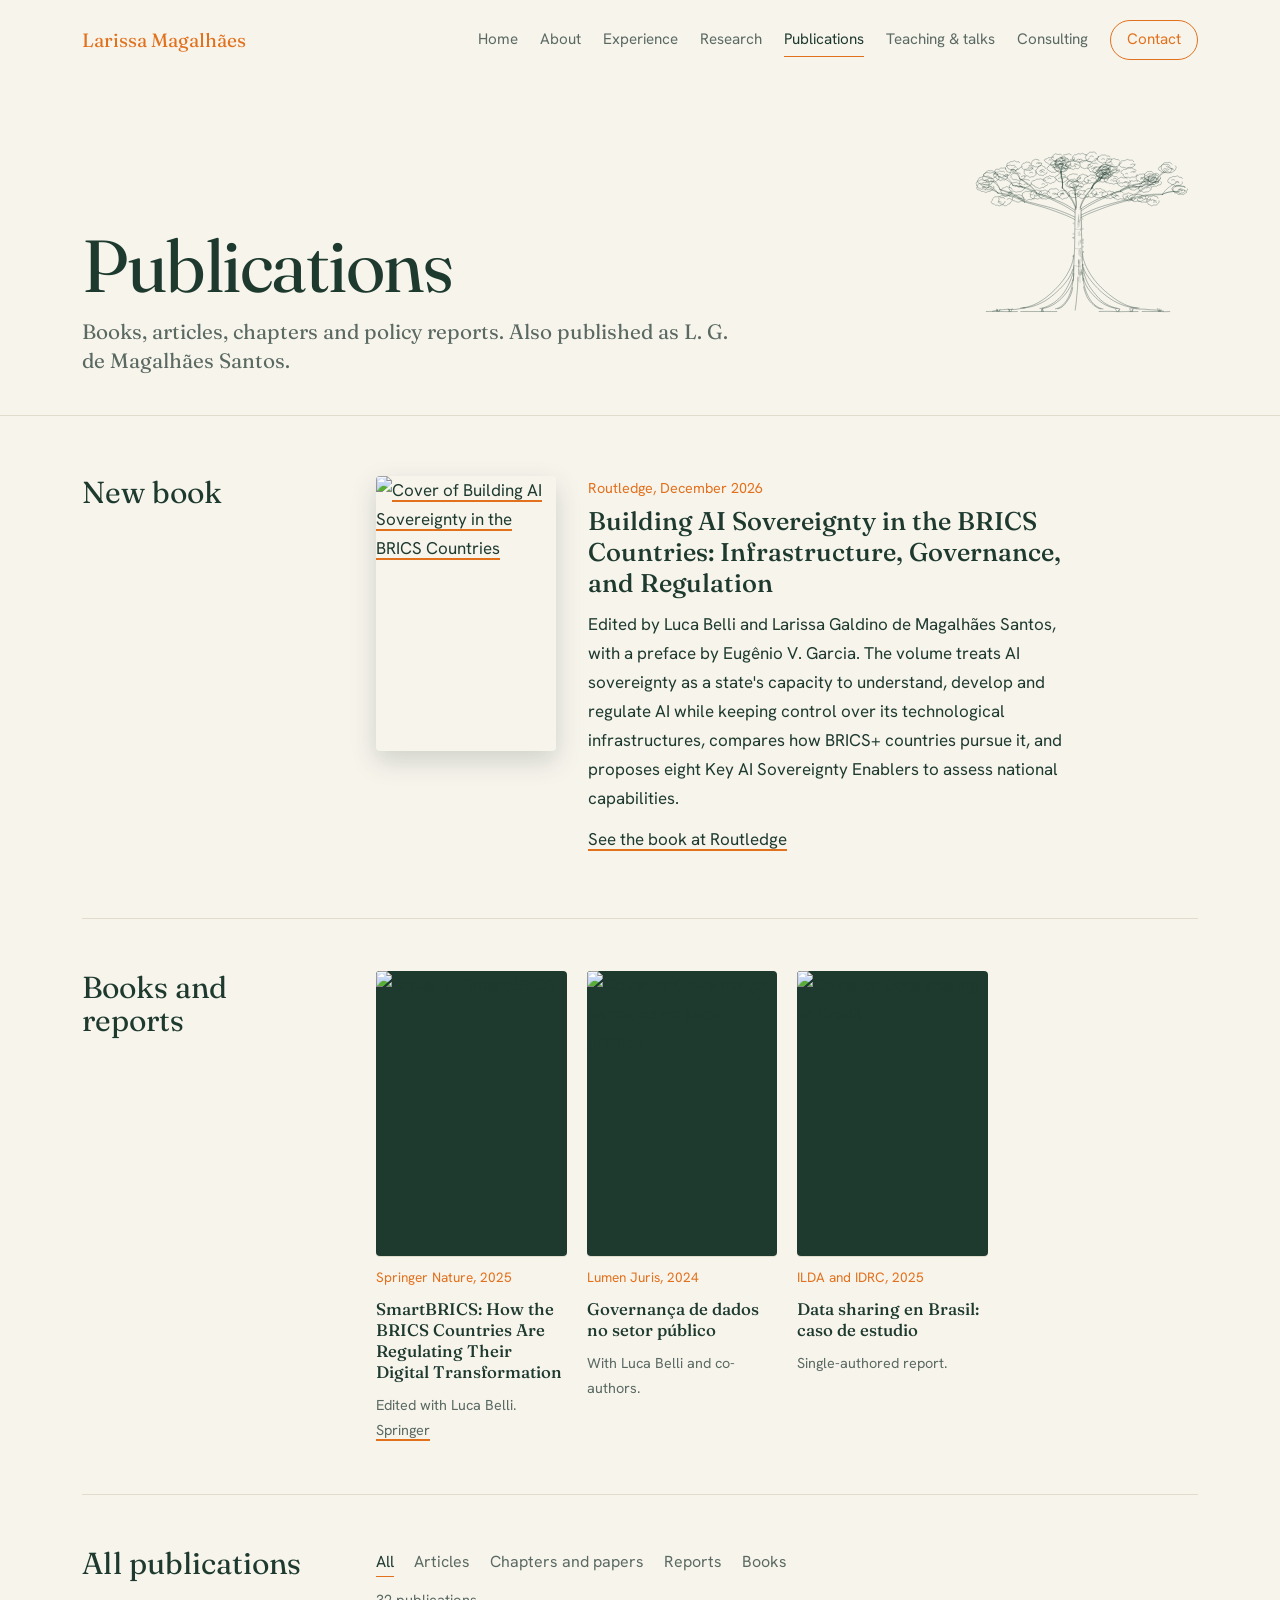
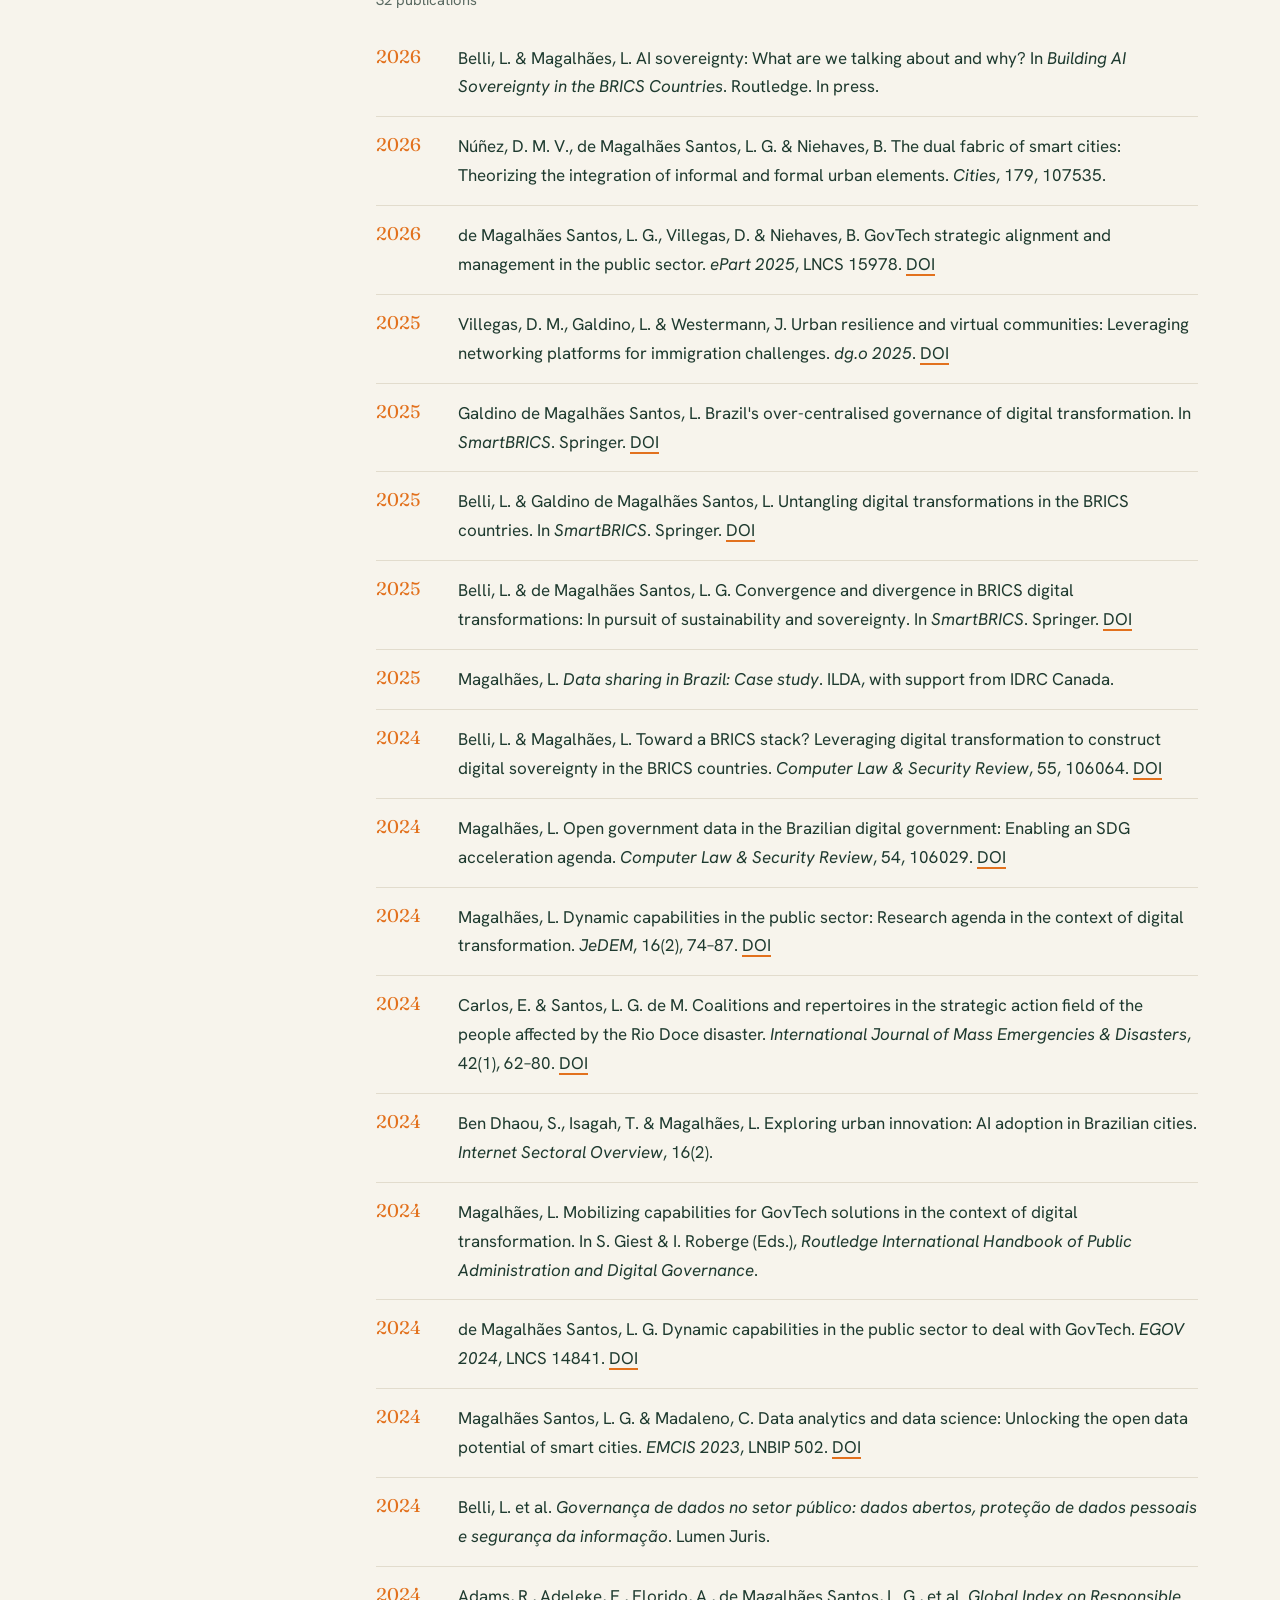
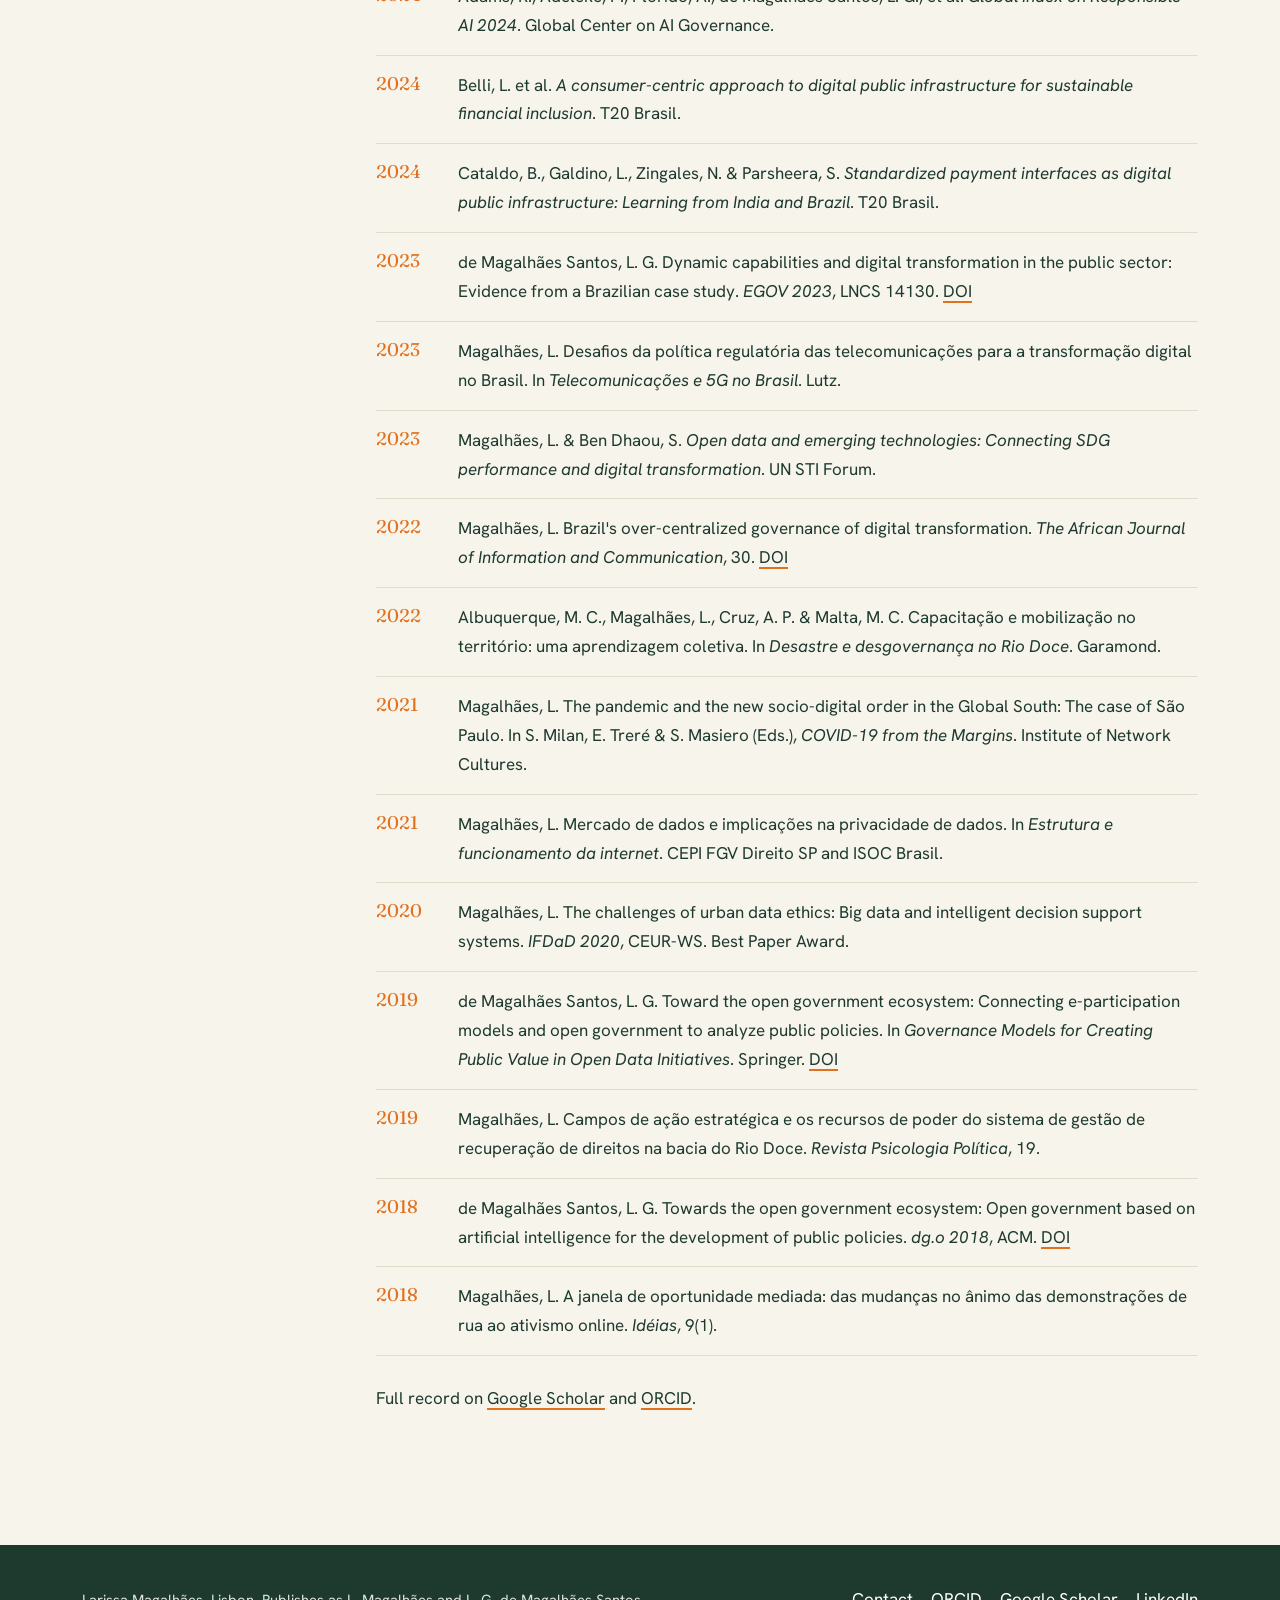
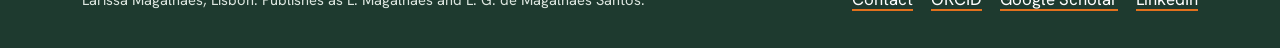
==== publications.html @ 76b32083 "Add files via upload" ====
<!DOCTYPE html>
<html lang="en">
<head>
<meta charset="utf-8">
<meta name="viewport" content="width=device-width, initial-scale=1">
<title>Publications | Larissa Magalhães</title>
<meta name="description" content="Books, journal articles, chapters and reports by Larissa Magalhães (L. G. de Magalhães Santos).">
<meta name="author" content="Larissa Magalhães">
<meta property="og:title" content="Publications | Larissa Magalhães">
<meta property="og:description" content="Books, journal articles, chapters and reports by Larissa Magalhães (L. G. de Magalhães Santos).">
<link rel="preconnect" href="https://fonts.googleapis.com"><link rel="preconnect" href="https://fonts.gstatic.com" crossorigin><link href="https://fonts.googleapis.com/css2?family=Fraunces:ital,opsz,wght@0,9..144,400;0,9..144,600;1,9..144,400&family=Hanken+Grotesk:wght@400;600&display=swap" rel="stylesheet">
<link rel="stylesheet" href="style.css">
</head>
<body class="p-publications">
<header class="band">
 <div class="wrap">
  <div class="site-head">
   <a class="brand" href="index.html"><span>Larissa Magalhães</span></a>
   <button class="menu-btn" aria-expanded="false" aria-controls="site-nav">Menu</button>
   <nav class="site-nav" id="site-nav" aria-label="Main"><a href="index.html">Home</a><a href="about.html">About</a><a href="experience.html">Experience</a><a href="research.html">Research</a><a href="publications.html" aria-current="page">Publications</a><a href="teaching.html">Teaching &amp; talks</a><a href="consulting.html">Consulting</a><a href="contact.html" class="cta">Contact</a></nav>
  </div>
  <div class="page-head"><div><h1>Publications</h1><p>Books, articles, chapters and policy reports. Also published as L. G. de Magalhães Santos.</p></div><svg class="mini" viewBox="-40 -60 680 700" aria-hidden="true" fill="none" stroke-linecap="round" stroke-linejoin="round"><g class="part" id="m-roots"><path d="M287.9,300.0 L287.4,304.4 L286.7,308.9 L285.8,313.5 L284.7,318.2 L283.3,322.9 L281.7,327.7 L279.9,332.5 L277.9,337.3 L275.6,342.2 L273.2,347.1 L270.5,351.9 L267.7,356.8 L264.6,361.6 L261.4,366.4 L258.0,371.1 L254.4,375.7 L250.7,380.3 L246.8,384.9 L242.8,389.3 L238.7,393.7 L234.5,398.0 L230.2,402.2 L225.9,406.3 L221.4,410.3 L216.9,414.1 L212.2,417.9 L207.6,421.5 L202.8,424.9 L198.0,428.2 L193.1,431.3 L188.2,434.2 L183.2,436.8 L178.2,439.3 L173.2,441.5 L168.1,443.5 L163.1,445.2 L158.0,446.7 L153.0,447.9 L147.9,448.8 L143.0,449.5 L138.0,450.0"/><path d="M144.0,449.9 L150.1,449.5 L156.1,448.7 L162.1,447.6 L168.1,446.2 L174.1,444.5 L180.0,442.5 L185.8,440.2 L191.6,437.7 L197.4,434.9 L203.0,431.9 L208.5,428.7 L213.8,425.2 L219.1,421.5 L224.1,417.7 L229.0,413.7 L233.8,409.6 L238.4,405.4 L242.9,401.2 L247.3,397.0 L251.5,392.8 L255.5,388.6 L259.4,384.4 L263.0,380.2 L266.3,376.0 L269.4,371.9 L272.3,367.7 L274.8,363.7 L277.0,359.8 L279.0,356.0 L280.7,352.4 L282.1,348.9 L283.3,345.7 L284.2,342.7 L285.0,340.0"/><path d="M288.1,330.0 L287.6,336.2 L286.9,342.3 L285.8,348.3 L284.4,354.2 L282.8,359.9 L280.9,365.6 L278.8,371.1 L276.5,376.6 L274.1,381.9 L271.6,387.0 L268.9,392.1 L266.1,397.1 L263.1,401.9 L260.0,406.6 L256.8,411.1 L253.3,415.4 L249.7,419.4 L245.9,423.2 L242.0,426.7 L237.9,430.0 L233.9,433.1 L229.7,435.9 L225.6,438.6 L221.4,441.0 L217.2,443.3 L213.1,445.3 L208.9,447.0 L204.6,448.6 L200.4,449.8 L196.2,450.7 L192.0,451.2"/><path d="M198.0,451.4 L203.5,450.7 L208.9,449.6 L214.3,447.9 L219.6,445.9 L224.8,443.4 L229.9,440.6 L234.8,437.5 L239.7,434.2 L244.3,430.5 L248.9,426.7 L253.2,422.6 L257.3,418.4 L261.2,414.0 L264.8,409.5 L268.2,405.0 L271.4,400.4 L274.3,395.9 L276.9,391.4 L279.3,386.9 L281.3,382.5 L283.0,378.2 L284.3,374.0 L285.0,370.0"/><path d="M288.0,352.0 L287.5,360.7 L286.6,368.8 L285.5,376.6 L284.1,383.9 L282.6,390.8 L280.9,397.3 L279.2,403.3 L277.3,409.0 L275.2,414.4 L273.0,419.3 L270.6,423.8 L268.0,427.9 L265.3,431.7 L262.6,435.1 L259.8,438.3 L257.1,441.2 L254.2,443.8 L251.3,446.1 L248.3,448.0 L245.2,449.5 L242.1,450.6 L239.0,451.5 L236.0,452.4"/><path d="M242.0,452.4 L246.3,451.3 L250.6,449.5 L254.7,447.1 L258.6,443.9 L262.1,440.2 L265.5,436.0 L268.7,431.5 L271.9,426.8 L275.0,421.7 L277.8,416.3 L280.2,410.6 L282.2,404.6 L283.8,398.4 L285.0,392.0"/><path d="M312.8,296.0 L313.2,300.3 L313.9,304.6 L314.8,309.0 L316.0,313.5 L317.4,318.0 L319.0,322.6 L320.9,327.2 L322.9,331.9 L325.2,336.6 L327.6,341.3 L330.2,346.0 L333.0,350.8 L335.9,355.5 L339.1,360.2 L342.4,364.9 L345.8,369.6 L349.5,374.2 L353.2,378.7 L357.2,383.1 L361.3,387.5 L365.5,391.7 L369.9,395.9 L374.3,400.0 L378.8,403.9 L383.4,407.8 L388.1,411.6 L392.8,415.3 L397.5,418.9 L402.3,422.3 L407.2,425.7 L412.1,428.9 L417.0,431.9 L422.0,434.7 L427.0,437.4 L432.1,439.8 L437.2,442.0 L442.3,443.9 L447.4,445.6 L452.6,447.1 L457.7,448.2 L462.8,449.1 L467.9,449.8 L473.0,450.0"/><path d="M467.0,449.9 L460.8,449.6 L454.7,448.9 L448.6,447.9 L442.5,446.5 L436.5,444.9 L430.5,443.0 L424.5,440.8 L418.6,438.4 L412.8,435.8 L407.1,432.9 L401.4,429.8 L395.9,426.5 L390.5,423.1 L385.2,419.4 L380.0,415.6 L375.1,411.7 L370.2,407.7 L365.5,403.6 L361.0,399.4 L356.7,395.2 L352.6,390.9 L348.6,386.6 L344.8,382.4 L341.2,378.2 L337.8,374.0 L334.6,369.9 L331.7,365.9 L328.9,362.0 L326.3,358.2 L324.0,354.6 L322.0,351.1 L320.2,347.7 L318.7,344.5 L317.4,341.5 L316.5,338.6 L316.0,336.0"/><path d="M313.1,326.0 L313.7,332.0 L314.5,338.0 L315.6,344.0 L316.9,349.8 L318.4,355.6 L320.2,361.3 L322.1,366.9 L324.3,372.4 L326.7,377.8 L329.4,383.0 L332.3,388.1 L335.5,393.0 L338.8,397.7 L342.3,402.3 L345.8,406.7 L349.4,411.1 L353.0,415.3 L356.7,419.4 L360.5,423.3 L364.4,427.1 L368.5,430.6 L372.7,433.9 L376.9,436.9 L381.3,439.5 L385.8,441.9 L390.3,444.1 L394.7,445.9 L399.2,447.6 L403.7,449.0 L408.1,450.2 L412.6,451.1 L417.0,451.5"/><path d="M411.0,451.5 L405.5,450.8 L400.0,449.6 L394.6,448.1 L389.3,446.3 L383.9,444.1 L378.7,441.7 L373.5,438.9 L368.5,435.7 L363.7,432.3 L359.0,428.6 L354.6,424.7 L350.3,420.6 L346.2,416.5 L342.3,412.2 L338.5,407.9 L334.9,403.6 L331.6,399.3 L328.5,394.9 L325.7,390.5 L323.2,386.2 L321.1,381.9 L319.4,377.6 L318.0,373.6 L316.8,369.7 L316.0,366.0"/><path d="M313.1,350.0 L313.6,358.4 L314.4,366.4 L315.4,374.1 L316.6,381.3 L318.1,388.1 L319.9,394.5 L321.9,400.5 L324.1,406.2 L326.4,411.4 L328.9,416.4 L331.3,421.0 L333.9,425.3 L336.6,429.3 L339.3,432.9 L342.2,436.2 L345.2,439.2 L348.3,441.9 L351.5,444.3 L354.6,446.4 L357.9,448.3 L361.1,449.9 L364.4,451.2 L367.7,452.2 L371.0,452.7"/><path d="M365.0,452.7 L360.4,451.6 L355.9,449.7 L351.6,447.2 L347.4,444.2 L343.4,440.8 L339.4,437.1 L335.5,433.1 L331.8,428.7 L328.5,423.9 L325.6,418.6 L323.2,413.1 L321.1,407.5 L319.1,401.8 L317.3,395.9 L316.0,390.0"/><path d="M300.0,362.0 L299.8,368.3 L299.6,374.4 L299.3,380.4 L299.0,386.2 L298.7,391.9 L298.3,397.5 L297.8,402.9 L297.3,408.3 L296.8,413.5 L296.3,418.6 L295.9,423.6 L295.5,428.5 L295.0,433.3 L294.4,438.0 L293.8,442.6 L293.2,447.2 L292.6,451.6 L292.0,456.0"/><path d="M149.9,449.7 L144.9,450.4 L139.9,451.2 L135.0,452.0 L130.0,452.9 L125.0,453.7 L120.0,454.2 L114.9,454.4 L109.8,454.3 L104.7,454.1 L99.6,454.0 L94.5,454.0 L89.4,454.4 L84.2,455.0 L79.1,455.7 L73.9,456.4 L68.6,457.2 L63.3,458.0 L58.0,459.0"/><path d="M450.0,450.1 L455.0,451.0 L460.0,451.8 L465.0,452.4 L470.0,452.8 L475.1,453.0 L480.1,453.1 L485.1,453.2 L490.2,453.5 L495.3,454.0 L500.3,454.6 L505.4,455.0 L510.6,455.3 L515.7,455.4 L520.9,455.7 L526.2,456.2 L531.4,457.0 L536.7,458.0 L542.0,459.0"/><path d="M40.0,460.0 L44.7,459.9 L49.7,459.8 L54.7,459.8 L59.9,459.8 L65.1,459.8 L70.5,459.8 L75.9,459.9 L81.3,459.9 L86.7,460.0 L92.1,460.1 L97.5,460.2 L102.9,460.2 L108.1,460.2 L113.3,460.2 L118.3,460.2 L123.3,460.1 L128.0,460.0"/><path d="M138.0,460.1 L142.7,460.0 L147.5,460.0 L152.4,460.0 L157.4,460.0 L162.5,460.0 L167.7,460.0 L173.0,460.0 L178.3,460.0 L183.6,460.0 L189.0,460.0 L194.4,459.9 L199.7,459.9 L205.0,459.9 L210.3,459.9 L215.5,459.9 L220.6,460.0 L225.6,460.0 L230.5,460.0 L235.3,460.0 L240.0,460.0"/><path d="M360.0,460.1 L364.8,459.9 L369.7,459.7 L374.8,459.6 L379.9,459.5 L385.1,459.5 L390.5,459.5 L395.9,459.7 L401.3,459.9 L406.8,460.1 L412.2,460.3 L417.7,460.3 L423.2,460.4 L428.7,460.3 L434.1,460.2 L439.5,460.1 L444.9,460.1 L450.1,460.1 L455.2,460.1 L460.3,460.2 L465.2,460.1 L470.0,460.0"/><path d="M482.0,460.0 L486.8,459.8 L491.7,459.7 L496.9,459.7 L502.1,459.8 L507.4,459.9 L512.8,459.9 L518.3,459.8 L523.7,459.8 L529.2,459.9 L534.6,460.0 L539.9,460.3 L545.1,460.4 L550.3,460.4 L555.2,460.2 L560.0,460.0"/><path d="M70.0,460 l-0.4,-6.7"/><path d="M73.0,460 l-1.6,-5.8"/><path d="M76.0,460 l3.3,-5.9"/><path d="M104.0,460 l3.0,-6.5"/><path d="M107.0,460 l-4.6,-7.7"/><path d="M110.0,460 l3.5,-8.2"/><path d="M196.0,460 l4.1,-7.3"/><path d="M199.0,460 l-2.7,-6.4"/><path d="M202.0,460 l-2.2,-6.2"/><path d="M410.0,460 l-3.3,-5.6"/><path d="M413.0,460 l3.3,-5.1"/><path d="M416.0,460 l2.3,-6.4"/><path d="M448.0,460 l-0.8,-8.8"/><path d="M451.0,460 l4.0,-6.0"/><path d="M454.0,460 l1.5,-5.4"/><path d="M528.0,460 l-2.1,-8.6"/><path d="M531.0,460 l0.7,-7.1"/><path d="M534.0,460 l1.5,-5.0"/></g><g class="part" id="m-trunk"><path d="M286.9,372.0 L287.1,368.1 L287.3,364.1 L287.5,360.0 L287.7,355.9 L287.8,351.7 L287.9,347.4 L288.1,343.1 L288.2,338.7 L288.2,334.2 L288.3,329.7 L288.4,325.1 L288.6,320.5 L288.7,315.8 L288.9,311.0 L289.1,306.2 L289.3,301.3 L289.6,296.4 L289.8,291.4 L290.0,286.4 L290.2,281.3 L290.4,276.1 L290.6,270.9 L290.7,265.6 L290.8,260.3 L290.8,254.9 L290.9,249.4 L290.9,243.9 L291.0,238.4 L291.0,232.8 L291.1,227.2 L291.2,221.5 L291.3,215.7 L291.3,209.9 L291.4,204.1 L291.5,198.2 L291.6,192.2 L291.7,186.2 L291.8,180.2 L291.8,174.1 L292.0,168.0"/><path d="M314.3,372.0 L314.2,367.9 L314.0,363.8 L313.9,359.6 L313.8,355.4 L313.6,351.2 L313.4,346.9 L313.3,342.5 L313.1,338.1 L312.9,333.7 L312.7,329.2 L312.5,324.6 L312.3,320.0 L312.1,315.3 L312.0,310.6 L311.8,305.9 L311.7,301.1 L311.5,296.2 L311.4,291.3 L311.3,286.3 L311.2,281.2 L311.1,276.2 L311.0,271.0 L310.8,265.8 L310.7,260.5 L310.6,255.2 L310.4,249.8 L310.3,244.4 L310.1,238.9 L309.9,233.3 L309.7,227.7 L309.6,222.0 L309.4,216.3 L309.3,210.5 L309.2,204.6 L309.0,198.7 L309.0,192.7 L308.9,186.6 L308.8,180.5 L308.8,174.3 L309.0,168.0"/><path d="M291.0,192.5 L286.4,190.2 L281.7,188.0 L276.9,185.8 L272.1,183.8 L267.2,181.8 L262.3,179.8 L257.3,177.8 L252.4,175.9 L247.3,174.0 L242.3,172.2 L237.2,170.4 L232.2,168.7 L227.0,167.1 L221.9,165.6 L216.8,164.2 L211.6,162.8 L206.5,161.5 L201.4,160.2 L196.4,158.9 L191.4,157.6 L186.4,156.3 L181.5,155.0 L176.6,153.7 L171.8,152.6 L167.1,151.4 L162.4,150.4 L157.7,149.4 L153.2,148.5 L148.7,147.5"/><path d="M291.0,199.4 L286.4,197.1 L281.8,194.7 L277.1,192.5 L272.3,190.3 L267.4,188.1 L262.4,186.1 L257.5,184.1 L252.4,182.2 L247.4,180.3 L242.3,178.4 L237.2,176.5 L232.1,174.7 L227.0,172.9 L221.9,171.1 L216.8,169.4 L211.7,167.7 L206.6,166.1 L201.5,164.5 L196.4,163.0 L191.4,161.6 L186.4,160.2 L181.4,158.8 L176.5,157.5 L171.7,156.1 L167.0,154.8 L162.3,153.5 L157.7,152.1 L153.1,150.9 L148.7,149.6"/><path d="M309.1,186.6 L313.6,184.3 L318.3,182.0 L323.0,179.8 L327.8,177.6 L332.6,175.5 L337.5,173.4 L342.5,171.4 L347.4,169.4 L352.4,167.5 L357.5,165.7 L362.6,163.9 L367.7,162.3 L372.8,160.6 L377.9,159.1 L383.0,157.6 L388.1,156.1 L393.2,154.7 L398.3,153.3 L403.3,151.9 L408.3,150.6 L413.3,149.3 L418.2,148.0 L423.0,146.8 L427.8,145.6 L432.6,144.5 L437.3,143.4 L441.9,142.3 L446.4,141.3 L450.9,140.3"/><path d="M309.0,193.5 L313.5,191.1 L318.2,188.7 L322.9,186.4 L327.7,184.2 L332.5,182.0 L337.5,179.9 L342.5,178.0 L347.5,176.0 L352.6,174.1 L357.6,172.2 L362.7,170.3 L367.8,168.4 L372.9,166.5 L377.9,164.6 L383.0,162.8 L388.1,161.0 L393.1,159.3 L398.2,157.7 L403.2,156.1 L408.3,154.6 L413.2,153.2 L418.2,151.7 L423.1,150.3 L427.9,148.9 L432.6,147.6 L437.3,146.2 L441.9,144.9 L446.5,143.7 L450.9,142.4"/><path d="M291.0,173.0 L286.7,170.0 L282.3,167.0 L277.8,164.1 L273.3,161.2 L268.6,158.5 L263.9,155.9 L259.0,153.4 L254.1,151.1 L249.1,148.9 L244.2,146.8 L239.2,144.7 L234.2,142.6 L229.3,140.5 L224.5,138.4 L219.6,136.4 L214.7,134.6 L209.9,132.8 L205.1,131.2 L200.4,129.6 L195.8,128.1 L191.2,126.6 L186.8,125.2 L182.5,123.8"/><path d="M291.0,179.1 L286.6,176.0 L282.2,173.0 L277.7,170.1 L273.1,167.2 L268.5,164.4 L263.8,161.7 L258.9,159.0 L254.1,156.4 L249.2,154.0 L244.2,151.5 L239.3,149.1 L234.4,146.8 L229.4,144.5 L224.5,142.3 L219.6,140.1 L214.7,138.1 L209.9,136.1 L205.1,134.3 L200.4,132.4 L195.8,130.7 L191.2,128.9 L186.8,127.2 L182.5,125.6"/><path d="M309.0,169.0 L313.2,165.9 L317.5,163.0 L322.0,160.1 L326.5,157.4 L331.1,154.7 L335.8,152.1 L340.5,149.5 L345.3,147.0 L350.1,144.6 L354.9,142.3 L359.8,140.0 L364.7,137.9 L369.6,135.8 L374.5,133.8 L379.3,131.9 L384.2,130.1 L389.0,128.4 L393.8,126.7 L398.5,125.0 L403.1,123.4 L407.7,121.8 L412.1,120.2 L416.4,118.7 L420.7,117.2"/><path d="M309.0,175.0 L313.2,171.9 L317.5,168.9 L322.0,166.0 L326.5,163.1 L331.1,160.3 L335.8,157.6 L340.5,155.0 L345.3,152.4 L350.1,149.9 L355.0,147.4 L359.9,145.0 L364.8,142.7 L369.7,140.4 L374.6,138.2 L379.4,136.1 L384.3,133.9 L389.1,131.9 L393.8,129.8 L398.5,127.9 L403.1,125.9 L407.6,124.1 L412.0,122.3 L416.4,120.6 L420.7,119.0"/><path d="M294.1,165.5 L291.9,159.6 L289.4,154.0 L286.8,148.6 L284.1,143.5 L281.1,138.6 L277.8,134.1 L274.5,129.9 L271.2,125.8 L268.0,121.9 L264.7,118.3 L261.4,115.0 L258.4,111.8 L255.7,108.7"/><path d="M294.0,170.5 L292.1,164.9 L289.9,159.6 L287.6,154.4 L285.0,149.4 L282.2,144.7 L279.2,140.1 L276.1,135.8 L273.0,131.7 L269.8,127.7 L266.7,123.9 L263.8,120.2 L261.0,116.6 L258.3,113.3 L255.7,110.2"/><path d="M306.1,165.5 L307.8,159.2 L309.9,153.2 L312.2,147.5 L315.0,142.3 L317.9,137.3 L321.0,132.6 L324.1,128.2 L327.3,124.1 L330.5,120.3 L333.6,116.7 L336.3,113.3 L338.8,110.0"/><path d="M306.0,170.5 L307.5,164.6 L309.4,158.9 L311.7,153.6 L314.3,148.4 L317.0,143.5 L319.7,138.8 L322.5,134.2 L325.3,129.9 L328.1,125.8 L331.0,121.9 L333.8,118.3 L336.4,114.8 L338.8,111.5"/><path d="M294.0,166.0 L294.7,158.9 L294.8,152.6 L294.6,147.0 L294.2,142.0 L293.8,137.6 L293.2,133.7 L292.5,130.4 L292.0,127.4"/><path d="M294.0,170.0 L294.7,162.8 L295.0,156.3 L294.8,150.4 L294.0,145.1 L293.2,140.3 L293.0,135.9 L292.6,132.0 L292.0,128.6"/></g><g class="part" id="m-bark"><path d="M305.0,288.7 q-0.7,7.3 0.6,14.5"/><path d="M301.2,194.9 q0.4,6.0 -0.3,12.0"/><path d="M309.7,202.3 q0.2,4.2 0.1,8.5"/><path d="M306.0,258.0 q0.9,5.6 -0.4,11.2"/><path d="M301.9,313.2 q0.3,5.0 -0.2,10.0"/><path d="M308.0,238.8 q-0.1,3.4 0.6,6.7"/><path d="M299.9,365.3 q-0.5,4.1 0.5,8.1"/><path d="M309.6,343.8 q-0.7,4.8 0.4,9.7"/><path d="M306.3,310.9 q0.3,7.9 -0.6,15.9"/><path d="M302.6,332.0 q0.9,6.3 -0.4,12.6"/><path d="M300.3,201.5 q-0.5,5.8 0.1,11.5"/><path d="M301.4,313.5 q-0.5,6.2 -0.0,12.3"/><path d="M309.2,348.4 q-0.2,3.5 -0.3,6.9"/><path d="M308.3,180.7 q-0.5,6.2 0.3,12.4"/><path d="M304.1,282.6 q-0.8,3.0 0.5,6.1"/><path d="M305.5,348.1 q0.2,7.2 -0.4,14.3"/><path d="M302.7,203.7 q0.6,7.5 0.4,15.0"/><path d="M301.5,347.2 q-0.8,4.2 0.3,8.5"/><path d="M303.9,344.4 q-0.7,6.1 0.5,12.2"/><path d="M310.7,340.8 q0.8,7.1 -0.6,14.1"/><path d="M303.0,317.0 q0.6,7.7 0.4,15.3"/><path d="M302.2,330.8 q-0.8,6.9 0.4,13.9"/><path d="M301.7,339.7 q-0.1,7.1 -0.2,14.2"/><path d="M301.7,327.9 q-0.6,3.1 -0.2,6.2"/><path d="M310.6,340.8 q0.3,4.4 -0.1,8.8"/><path d="M305.4,362.5 q-0.8,7.7 0.6,15.4"/><path d="M310.6,213.2 q-0.8,4.3 -0.1,8.7"/><path d="M302.8,315.5 q0.0,6.0 -0.1,12.1"/><path d="M302.1,287.2 q-1.0,6.5 0.5,13.1"/><path d="M307.6,280.2 q0.3,6.7 -0.2,13.4"/><path d="M307.0,193.0 q-0.4,4.7 0.4,9.3"/><path d="M302.6,313.9 q-0.2,4.5 -0.1,9.1"/><path d="M300.5,235.0 q0.9,5.1 0.2,10.2"/><path d="M306.4,347.9 q0.1,4.5 -0.6,9.0"/><path d="M304.2,233.4 q0.3,5.9 -0.0,11.8"/><path d="M301.6,262.2 q0.8,5.4 0.4,10.7"/><path d="M300.0,211.6 q0.3,5.6 -0.2,11.2"/><path d="M308.0,332.2 q-0.6,6.4 -0.4,12.7"/><path d="M301.9,184.5 q0.7,5.4 -0.5,10.8"/><path d="M306.6,257.1 q0.4,4.0 -0.0,7.9"/><path d="M306.9,225.4 q0.5,3.0 0.3,6.1"/><path d="M304.1,199.8 q0.9,3.9 0.0,7.8"/><path d="M302.0,189.3 q-0.1,7.2 0.4,14.5"/><path d="M310.9,304.2 q0.9,6.0 0.5,12.0"/><path d="M307.6,294.0 q0.7,5.5 0.1,11.0"/><path d="M307.9,346.9 q-0.5,5.4 -0.3,10.7"/><path d="M312.5,290.6 l4.5,1.5 l-4.5,1.8"/><path d="M312.5,288.8 l4.5,1.5 l-4.5,1.8"/><path d="M311.8,258.1 l4.5,1.5 l-4.5,1.8"/><path d="M311.2,224.5 l4.5,1.5 l-4.5,1.8"/><path d="M289.1,238.4 l-4.5,1.5 l4.5,1.8"/><path d="M289.4,208.7 l-4.5,1.5 l4.5,1.8"/><path d="M288.9,248.8 l-4.5,1.5 l4.5,1.8"/><path d="M288.2,301.9 l-4.5,1.5 l4.5,1.8"/><path d="M311.8,254.0 l4.5,1.5 l-4.5,1.8"/><path d="M312.2,275.0 l4.5,1.5 l-4.5,1.8"/><path d="M310.6,196.2 l4.5,1.5 l-4.5,1.8"/><path d="M288.9,249.9 l-4.5,1.5 l4.5,1.8"/><path d="M313.2,326.5 l4.5,1.5 l-4.5,1.8"/><path d="M312.0,264.2 l4.5,1.5 l-4.5,1.8"/><path d="M292.0,226.0 L294.7,226.8 L297.5,227.3 L300.5,227.4 L303.5,227.5 L306.4,226.9 L309.0,226.0"/><path d="M292.0,280.9 L294.6,281.9 L297.5,282.2 L300.5,282.4 L303.5,282.5 L306.4,281.8 L309.0,281.0"/><path d="M292.0,330.0 L294.6,330.9 L297.5,331.3 L300.5,331.5 L303.5,331.3 L306.4,330.9 L309.0,330.0"/></g><g class="part" id="m-crown"><path d="M148.7,146.7 L143.9,143.9 L139.0,141.2 L134.0,138.8 L128.9,136.7 L123.6,134.9 L118.3,133.2 L113.1,131.6 L107.9,129.9 L102.7,128.5 L97.5,127.3 L92.4,126.4 L87.3,125.6 L82.4,124.9 L77.6,124.1 L73.0,123.6"/><path d="M148.7,150.5 L143.9,147.7 L139.0,145.1 L134.0,142.5 L128.9,140.2 L123.7,138.1 L118.4,136.4 L113.0,134.8 L107.8,133.2 L102.6,131.5 L97.4,129.9 L92.3,128.6 L87.3,127.5 L82.4,126.5 L77.6,125.6 L73.0,124.7"/><path d="M72.9,124.2 L68.6,121.0 L64.0,118.6 L59.3,117.0 L54.7,115.7 L50.0,114.9 L45.5,114.7 L41.0,115.0 L36.9,115.3"/><path d="M72.9,124.2 L68.5,120.2 L63.7,116.8 L58.8,114.0 L53.8,111.6 L48.7,109.7 L43.6,108.3 L38.7,107.1 L34.0,106.0 L29.5,105.4"/><path d="M72.9,124.2 L69.0,119.0 L64.9,114.5 L60.5,110.5 L55.9,107.2 L51.1,104.5 L46.4,102.5 L41.9,100.8 L37.9,99.1"/><path d="M148.6,146.7 L144.4,143.3 L140.1,140.0 L135.6,136.9 L131.0,134.1 L126.2,131.5 L121.4,129.1 L116.5,126.8 L111.7,124.7 L106.9,122.7 L102.0,120.9 L97.3,119.4 L92.6,118.0 L88.0,116.7 L83.6,115.4 L79.3,114.2"/><path d="M148.7,150.5 L144.4,147.1 L140.0,143.9 L135.5,140.7 L131.0,137.6 L126.3,134.7 L121.5,132.1 L116.6,129.8 L111.6,127.7 L106.7,125.7 L101.9,123.6 L97.2,121.6 L92.6,119.7 L88.1,118.1 L83.6,116.6 L79.3,115.4"/><path d="M79.3,114.8 L76.6,108.4 L73.6,102.7 L70.4,97.4 L67.0,92.8 L63.2,88.9 L59.4,85.6 L55.9,82.7 L52.8,80.0"/><path d="M79.3,114.8 L76.6,109.4 L73.4,104.9 L69.9,101.1 L66.4,97.6 L62.9,94.6 L59.3,92.2 L55.9,90.3 L52.8,88.7"/><path d="M450.9,139.5 L456.0,137.7 L461.3,136.1 L466.5,134.7 L471.9,133.5 L477.2,132.3 L482.6,131.3 L488.0,130.4 L493.3,129.6 L498.7,129.0 L504.0,128.4 L509.3,128.0 L514.5,127.7 L519.7,127.4 L524.8,127.3 L529.8,127.3 L534.6,127.3 L539.4,127.4"/><path d="M450.9,143.2 L456.0,141.4 L461.2,139.7 L466.5,138.2 L471.8,136.9 L477.2,135.8 L482.6,134.7 L488.0,133.7 L493.3,132.7 L498.7,131.8 L504.0,131.0 L509.3,130.3 L514.5,129.9 L519.7,129.5 L524.8,129.2 L529.8,129.0 L534.6,128.8 L539.4,128.6"/><path d="M539.4,128.0 L544.8,125.5 L550.4,123.6 L556.0,122.0 L561.6,120.7 L567.2,119.8 L572.8,119.6 L578.2,119.8 L583.5,120.2 L588.5,120.6"/><path d="M539.4,128.0 L543.0,122.6 L546.9,117.8 L551.1,113.4 L555.5,109.5 L560.0,106.2 L564.5,103.2 L568.9,100.6 L573.2,98.4 L577.2,96.4"/><path d="M539.3,127.9 L544.4,125.4 L549.7,123.5 L555.0,122.2 L560.3,121.3 L565.6,120.5 L570.8,120.0 L575.9,120.0 L580.8,120.5 L585.6,121.0"/><path d="M450.9,139.5 L454.7,135.3 L458.6,131.2 L462.7,127.3 L466.9,123.6 L471.2,119.9 L475.6,116.5 L480.2,113.3 L484.9,110.4 L489.6,107.7 L494.2,105.1 L498.8,102.6 L503.3,100.1 L507.7,97.7 L512.0,95.4 L516.1,93.3 L520.1,91.4"/><path d="M450.9,143.3 L454.4,139.3 L458.2,135.5 L462.0,131.8 L466.0,128.2 L470.1,124.7 L474.2,121.3 L478.5,118.1 L482.8,115.0 L487.1,112.0 L491.5,109.3 L495.8,106.6 L500.1,104.0 L504.4,101.5 L508.5,99.1 L512.5,96.8 L516.3,94.5 L520.1,92.5"/><path d="M520.1,91.9 L523.2,86.7 L526.6,81.9 L530.4,77.5 L534.4,73.6 L538.5,70.1 L542.6,67.0 L546.7,64.1 L550.6,61.4 L554.4,59.0 L557.9,57.0"/><path d="M520.1,92.0 L522.8,85.8 L525.9,80.3 L529.4,75.5 L533.1,71.3 L536.9,67.8 L540.6,64.6 L544.1,61.7 L547.4,59.4"/><path d="M182.5,123.1 L179.2,118.2 L175.6,113.7 L171.9,109.4 L168.0,105.4 L163.9,101.8 L159.6,98.6 L155.3,95.6 L151.1,92.7 L146.9,90.0 L142.9,87.7 L139.0,85.6 L135.3,83.5"/><path d="M182.5,126.4 L179.2,121.5 L175.6,116.9 L171.8,112.5 L167.9,108.5 L163.7,104.7 L159.5,101.1 L155.3,97.8 L151.1,94.7 L147.0,91.8 L142.9,89.2 L139.0,86.8 L135.3,84.5"/><path d="M135.4,84.0 L133.7,78.5 L132.0,73.7 L129.7,69.5 L127.1,66.2 L124.9,62.9 L122.7,60.2 L120.2,58.2 L118.2,56.5"/><path d="M135.3,84.0 L132.7,79.1 L129.9,74.7 L127.0,71.0 L123.8,67.7 L120.5,65.2 L117.1,63.2 L114.0,61.6 L111.2,60.2"/><path d="M182.5,123.1 L177.5,120.2 L172.5,117.5 L167.4,114.9 L162.2,112.5 L156.9,110.4 L151.6,108.6 L146.1,107.2 L140.8,106.1 L135.5,105.1 L130.3,104.2 L125.2,103.4 L120.3,102.6 L115.6,101.9"/><path d="M182.5,126.4 L178.0,123.5 L173.3,121.0 L168.5,118.5 L163.7,116.2 L158.8,114.1 L153.8,112.2 L148.8,110.6 L143.8,109.2 L138.9,107.8 L134.0,106.6 L129.2,105.5 L124.5,104.5 L120.0,103.7 L115.6,102.9"/><path d="M115.6,102.4 L111.9,97.7 L107.8,93.8 L103.3,90.7 L99.0,87.8 L94.8,85.2 L90.4,83.5 L86.1,82.3 L82.2,81.2"/><path d="M115.4,102.5 L112.4,96.6 L109.1,91.2 L105.3,86.6 L101.4,82.5 L97.4,79.1 L93.3,76.2 L89.6,73.6 L86.1,71.4"/><path d="M420.7,116.5 L425.6,114.1 L430.7,112.0 L435.8,110.3 L441.1,109.0 L446.3,107.9 L451.5,106.8 L456.7,106.1 L461.9,105.9 L467.0,105.9 L471.9,105.8 L476.7,105.6 L481.4,105.8"/><path d="M420.7,119.7 L425.7,117.4 L430.7,115.4 L435.8,113.4 L441.0,111.6 L446.2,110.3 L451.5,109.5 L456.8,108.9 L461.9,108.2 L467.0,107.5 L471.9,107.0 L476.7,106.8 L481.4,106.8"/><path d="M481.4,106.3 L485.0,102.3 L488.8,99.0 L492.7,96.1 L496.7,93.8 L500.8,92.3 L504.8,91.1 L508.6,90.2 L512.3,89.7"/><path d="M481.4,106.3 L485.6,103.6 L490.1,101.8 L494.5,100.3 L498.9,99.3 L503.4,99.2 L507.7,99.6 L511.9,99.9 L515.9,100.5"/><path d="M420.6,116.4 L425.3,113.4 L430.1,110.6 L435.0,108.1 L439.9,105.7 L444.9,103.8 L450.0,102.2 L455.2,101.0 L460.2,99.8 L465.1,98.8 L469.9,97.9 L474.6,97.4 L479.1,96.8"/><path d="M420.7,119.8 L425.3,116.6 L429.9,113.5 L434.8,110.9 L440.0,108.8 L445.1,107.0 L450.1,105.0 L455.1,103.0 L460.1,101.5 L465.1,100.5 L470.0,99.7 L474.6,98.7 L479.1,97.8"/><path d="M479.1,97.3 L483.5,94.1 L488.3,91.8 L493.1,90.2 L497.9,88.8 L502.6,87.9 L507.3,87.8 L511.8,88.1 L516.1,88.3"/><path d="M479.1,97.3 L482.7,94.9 L486.4,93.3 L490.1,92.1 L493.8,91.4 L497.4,91.2 L501.0,91.5 L504.5,92.1 L507.8,93.0"/><path d="M479.1,97.3 L481.7,93.1 L484.6,89.8 L487.9,87.2 L491.0,84.9 L494.0,82.9 L497.2,81.7 L500.2,80.8 L503.0,80.3"/><path d="M255.7,108.0 L256.3,100.6 L256.3,93.8 L255.8,87.8 L255.2,82.4 L254.4,77.6 L253.4,73.3 L252.6,69.5 L252.1,66.1"/><path d="M255.6,110.8 L256.1,103.3 L256.2,96.4 L256.2,90.1 L255.7,84.4 L254.4,79.4 L253.2,74.8 L252.6,70.7 L252.1,67.0"/><path d="M252.2,66.5 L252.2,62.0 L252.3,58.2 L252.8,55.0 L253.5,52.4 L254.2,50.3 L254.8,48.6 L255.6,47.4 L256.1,46.5"/><path d="M252.0,66.5 L252.2,61.5 L252.9,57.2 L253.6,53.5 L254.3,50.3 L255.2,47.7 L256.4,45.6 L257.4,43.9 L258.1,42.5"/><path d="M252.1,66.5 L251.2,62.0 L249.9,58.2 L248.5,54.9 L247.0,52.3 L245.4,50.1 L243.8,48.5 L242.2,47.2 L240.9,46.3"/><path d="M255.6,108.0 L256.0,102.0 L256.0,96.6 L255.8,92.0 L255.2,87.9 L254.3,84.5 L253.5,81.6 L252.8,79.0 L252.4,76.9"/><path d="M255.6,110.8 L256.1,104.7 L256.2,99.2 L255.5,94.4 L254.8,90.1 L254.4,86.3 L253.8,82.9 L252.9,80.2 L252.4,77.7"/><path d="M252.5,77.3 L252.5,73.3 L252.3,70.0 L251.9,67.4 L251.5,65.3 L251.1,63.7 L250.8,62.5 L250.5,61.6 L250.1,61.2"/><path d="M252.3,77.3 L252.1,73.5 L252.2,70.3 L252.2,67.8 L252.0,65.8 L252.2,64.4 L252.5,63.4 L252.7,62.8 L252.8,62.5"/><path d="M338.8,109.4 L341.3,104.5 L344.1,100.5 L347.2,97.1 L350.3,94.3 L353.4,91.9 L356.6,90.1 L359.7,88.8 L362.5,87.7"/><path d="M338.8,112.1 L341.3,107.3 L344.1,103.0 L347.0,99.3 L350.2,96.3 L353.5,93.8 L356.7,91.7 L359.6,89.8 L362.5,88.5"/><path d="M362.5,88.2 L363.6,84.8 L364.8,82.1 L366.2,80.0 L367.8,78.7 L369.4,77.9 L370.8,77.3 L372.2,77.0 L373.6,77.2"/><path d="M362.4,88.1 L363.3,84.2 L364.6,81.0 L365.9,78.5 L367.2,76.4 L368.4,74.7 L369.8,73.5 L371.1,72.8 L372.4,72.5"/><path d="M362.5,88.2 L363.8,85.1 L365.2,82.6 L366.9,80.9 L368.7,79.8 L370.3,79.1 L371.9,78.6 L373.5,78.7 L374.9,79.1"/><path d="M338.8,109.4 L340.8,103.9 L343.2,99.1 L345.8,95.0 L348.6,91.4 L351.4,88.4 L354.3,85.9 L357.1,83.9 L359.6,82.3"/><path d="M338.9,112.1 L340.7,106.5 L343.1,101.6 L345.8,97.3 L348.6,93.5 L351.6,90.4 L354.5,87.7 L357.1,85.1 L359.6,83.2"/><path d="M359.5,82.7 L360.9,78.9 L362.6,75.8 L364.4,73.3 L366.3,71.4 L368.3,70.1 L370.2,69.0 L371.9,68.3 L373.6,68.0"/><path d="M359.5,82.8 L359.5,78.7 L359.9,75.4 L360.3,72.7 L360.7,70.5 L361.2,68.9 L361.7,67.6 L362.2,66.8 L362.6,66.3"/><path d="M338.8,109.4 L341.6,103.6 L345.0,98.7 L348.7,94.5 L352.4,90.7 L356.2,87.5 L360.1,84.9 L363.7,82.7 L367.1,80.9"/><path d="M338.9,112.2 L341.8,106.4 L344.8,101.1 L348.5,96.6 L352.4,92.8 L356.2,89.3 L360.1,86.5 L363.8,84.0 L367.1,81.7"/><path d="M367.1,81.3 L368.3,76.9 L370.0,73.2 L371.9,70.2 L373.7,67.6 L375.6,65.5 L377.6,64.0 L379.4,62.9 L381.1,62.1"/><path d="M367.1,81.4 L369.3,77.9 L371.6,75.0 L374.2,72.8 L376.9,71.3 L379.6,70.3 L382.1,69.6 L384.6,69.2 L387.0,69.2"/><path d="M292.1,128.0 L292.2,123.2 L291.7,119.1 L291.1,115.6 L290.6,112.7 L289.9,110.3 L289.1,108.3 L288.7,106.7 L288.0,105.6"/><path d="M292.1,128.0 L292.1,123.4 L292.4,119.4 L293.0,116.2 L293.6,113.4 L294.1,111.1 L294.9,109.3 L295.6,108.0 L296.3,107.0"/><path d="M292.0,128.0 L291.4,123.5 L290.8,119.7 L289.8,116.4 L288.3,114.0 L287.1,111.9 L286.0,110.1 L284.9,108.9 L283.9,108.0"/><path d="M49.8,98.5 Q48.1,92.2 39.9,94.8 Q33.0,91.6 28.1,96.6 Q18.8,95.4 17.9,99.8 Q13.0,101.9 15.5,105.8 Q11.0,109.1 13.5,111.9 Q12.9,115.8 22.6,116.1 Q24.0,121.6 32.3,119.6 Q39.6,126.5 45.0,120.1 Q53.5,121.0 54.2,115.6 Q60.8,113.8 61.0,110.4 Q63.8,107.1 60.1,104.0"/><path d="M44.5,107.6 q5.5,-4.9 10.9,0"/><path d="M29.7,109.4 q5.1,-4.6 10.2,0"/><path d="M28.2,108.1 q4.3,-3.8 8.5,0"/><path d="M41.9,91.2 Q39.1,86.2 31.8,88.2 Q24.5,82.6 20.6,89.5 Q13.4,89.7 12.8,94.5 Q10.1,97.2 13.1,101.1 Q11.0,104.5 15.2,106.7 Q15.2,111.1 21.9,110.8 Q25.3,116.2 31.3,112.2 Q39.2,116.0 41.4,110.8 Q47.9,109.8 47.1,105.3 Q49.5,102.2 46.9,98.9"/><path d="M24.5,100.4 q5.8,-5.2 11.6,0"/><path d="M50.4,79.1 Q47.0,73.5 38.1,77.5 Q29.9,73.9 26.5,79.5 Q17.7,80.0 18.4,84.9 Q13.9,88.5 15.5,92.3 Q15.9,96.6 23.2,98.6 Q24.5,104.9 35.2,100.3 Q42.6,104.5 47.3,100.1 Q56.8,100.6 56.1,95.0 Q62.6,92.0 60.6,87.9"/><path d="M37.4,87.6 q4.6,-4.2 9.2,0"/><path d="M48.7,92.4 q3.4,-3.1 6.8,0"/><path d="M40.8,91.3 q3.7,-3.4 7.5,0"/><path d="M65.6,66.2 Q65.7,62.5 60.0,62.8 Q56.9,58.7 51.5,61.5 Q45.0,58.9 42.5,62.7 Q38.6,64.0 38.6,67.3 Q31.9,69.1 32.9,71.8 Q31.3,75.0 35.9,77.2 Q37.2,80.0 45.2,79.1 Q47.6,84.4 53.2,81.5 Q60.5,85.8 62.7,80.6 Q67.5,79.5 68.0,76.1 Q72.8,74.2 71.1,71.3"/><path d="M61.0,69.7 q5.8,-5.2 11.5,0"/><path d="M63.4,71.4 q4.5,-4.0 9.0,0"/><path d="M64.4,68.1 Q59.9,63.1 50.9,67.8 Q39.8,63.9 36.1,68.4 Q31.0,71.4 32.5,76.6 Q27.4,81.2 30.3,85.0 Q31.6,90.1 42.5,90.0 Q47.9,95.8 56.3,91.1 Q68.7,95.4 70.5,88.5 Q78.9,86.0 76.6,80.6 Q78.7,76.2 71.7,72.8"/><path d="M44.1,83.7 q5.7,-5.1 11.4,0"/><path d="M604.0,107.1 Q601.2,103.5 592.4,105.5 Q586.1,100.3 581.6,106.1 Q572.6,104.8 572.2,109.2 Q568.2,111.6 568.9,114.9 Q567.8,118.1 571.4,120.6 Q572.1,124.5 579.6,124.6 Q583.6,130.9 590.8,127.3 Q600.8,131.0 603.3,125.2 Q609.5,123.6 607.5,118.8 Q612.4,115.7 610.2,112.5"/><path d="M593.4,117.8 q5.8,-5.2 11.6,0"/><path d="M585.1,114.0 q5.9,-5.3 11.7,0"/><path d="M596.1,83.1 Q595.4,78.8 586.7,79.3 Q583.0,72.8 575.4,77.7 Q567.7,75.4 564.6,80.1 Q556.7,80.7 556.9,84.9 Q553.2,87.9 554.5,91.3 Q553.9,94.9 561.4,96.6 Q562.2,101.0 570.0,100.1 Q575.0,106.8 581.4,102.3 Q590.3,104.4 593.1,99.6 Q597.2,97.3 595.6,92.9"/><path d="M575.6,92.7 q5.2,-4.6 10.3,0"/><path d="M576.9,94.8 q4.3,-3.9 8.7,0"/><path d="M565.3,87.4 q4.2,-3.8 8.5,0"/><path d="M603.6,109.0 Q604.3,105.2 596.3,105.5 Q593.4,102.2 586.6,104.8 Q579.8,100.6 576.6,104.7 Q568.9,104.1 569.0,108.2 Q564.7,110.0 566.2,113.0 Q564.8,115.3 570.2,117.2 Q569.5,120.2 574.2,121.1 Q575.8,124.6 582.8,122.3 Q589.2,129.1 592.8,124.2 Q600.4,125.1 601.5,121.1 Q604.6,119.3 602.0,115.9"/><path d="M582.7,116.4 q5.0,-4.5 10.0,0"/><path d="M586.5,116.2 q4.0,-3.6 8.1,0"/><path d="M566.4,41.9 Q560.4,34.4 552.8,38.2 Q541.8,36.5 540.1,43.6 Q534.3,47.3 536.0,52.4 Q534.6,57.8 540.9,61.2 Q542.5,68.7 555.4,63.8 Q565.5,70.5 569.7,62.7 Q576.8,60.6 577.1,55.3 Q580.9,51.1 576.2,47.1"/><path d="M564.6,56.8 q3.0,-2.7 6.1,0"/><path d="M550.6,49.0 q3.1,-2.8 6.2,0"/><path d="M560.4,55.0 q3.1,-2.8 6.3,0"/><path d="M560.9,48.8 Q558.8,41.0 548.2,43.8 Q538.0,40.2 535.4,48.6 Q527.4,51.0 527.8,55.2 Q527.2,59.6 534.8,62.2 Q538.8,69.0 548.6,66.3 Q561.3,70.0 563.2,62.2 Q568.0,58.7 565.9,54.1"/><path d="M542.0,56.6 q4.8,-4.3 9.6,0"/><path d="M553.0,53.4 q5.0,-4.5 10.1,0"/><path d="M135.1,38.2 Q134.5,33.5 124.9,36.0 Q120.3,29.4 114.2,35.3 Q107.1,33.6 105.8,38.7 Q98.3,38.9 99.2,42.4 Q96.6,44.6 98.9,47.3 Q97.7,50.1 100.4,52.2 Q100.5,55.8 106.0,56.7 Q108.9,60.7 116.5,57.7 Q123.8,63.0 127.4,57.8 Q134.3,58.2 133.8,53.4 Q141.3,52.3 140.3,49.2"/><path d="M119.1,50.9 q3.2,-2.8 6.3,0"/><path d="M122.5,47.3 Q121.2,42.7 113.1,46.9 Q107.6,43.2 104.0,46.2 Q96.4,45.2 96.8,49.8 Q93.0,51.8 94.5,55.0 Q93.4,57.7 96.8,60.0 Q96.4,64.0 102.0,64.5 Q105.1,67.9 111.5,64.5 Q119.0,69.4 121.1,64.5 Q125.1,63.2 124.0,59.1 Q130.6,57.1 129.5,54.5"/><path d="M110.5,57.6 q3.9,-3.5 7.9,0"/><path d="M108.4,59.4 q4.4,-4.0 8.8,0"/><path d="M92.8,65.4 Q90.0,60.8 83.3,63.0 Q77.0,59.6 73.8,65.2 Q64.5,64.4 63.1,68.0 Q58.5,71.1 61.1,75.2 Q59.6,78.9 68.2,80.6 Q68.6,85.5 74.6,85.9 Q79.1,92.3 85.7,86.7 Q94.2,89.4 96.3,84.0 Q102.0,82.3 100.2,77.6 Q103.3,74.5 99.6,71.3"/><path d="M74.2,78.6 q3.5,-3.2 7.0,0"/><path d="M87.5,75.6 q5.8,-5.2 11.5,0"/><path d="M96.7,56.1 Q92.9,51.2 85.9,53.7 Q79.2,50.8 76.6,57.5 Q65.3,55.2 65.5,59.5 Q62.3,61.8 66.1,65.6 Q64.2,68.3 67.5,70.6 Q67.8,73.6 72.4,75.0 Q73.4,80.2 80.3,79.0 Q85.4,83.0 90.8,77.2 Q97.6,78.5 99.8,75.1 Q106.5,74.3 105.8,70.9 Q110.1,68.4 108.6,65.5"/><path d="M72.6,71.2 q5.0,-4.5 10.0,0"/><path d="M94.6,72.1 q3.3,-3.0 6.6,0"/><path d="M528.9,72.6 Q526.3,64.8 511.4,70.6 Q498.5,67.5 495.6,73.7 Q485.3,76.7 487.4,81.4 Q488.5,85.6 499.5,87.6 Q503.1,98.9 515.7,92.1 Q529.6,94.5 530.7,86.5 Q535.0,82.9 533.4,78.6"/><path d="M508.9,81.9 q3.2,-2.9 6.3,0"/><path d="M498.5,78.7 q4.5,-4.0 9.0,0"/><path d="M529.4,85.1 Q526.9,80.1 518.7,82.5 Q511.5,77.7 507.2,83.6 Q498.6,83.0 498.4,87.7 Q496.1,90.4 498.5,93.9 Q494.9,97.6 498.1,100.1 Q499.6,103.7 507.0,103.9 Q511.0,108.3 517.7,104.6 Q524.2,106.2 526.6,101.8 Q536.0,101.9 535.5,98.1 Q538.8,95.1 535.1,91.8"/><path d="M511.3,95.7 q4.7,-4.2 9.4,0"/><path d="M526.7,76.2 Q525.1,71.0 518.4,73.1 Q512.0,68.6 508.3,73.9 Q500.4,73.0 500.8,77.9 Q498.4,80.2 500.6,83.5 Q497.4,86.7 499.8,89.1 Q499.7,93.0 508.0,92.3 Q510.8,96.3 516.8,92.8 Q522.8,95.2 525.2,91.6 Q530.6,90.9 530.2,87.5 Q534.9,85.2 534.0,82.5"/><path d="M520.0,86.2 q3.3,-2.9 6.5,0"/><path d="M522.8,82.9 Q521.7,79.7 515.6,79.6 Q511.8,74.6 505.5,78.6 Q496.3,74.9 494.3,79.5 Q489.4,80.9 490.2,84.6 Q486.6,86.7 487.2,89.2 Q486.8,92.0 490.9,93.9 Q491.3,97.3 499.5,96.5 Q502.7,103.0 509.3,99.8 Q517.4,103.1 519.3,96.8 Q528.7,97.2 528.2,93.4 Q529.4,91.0 526.9,88.1"/><path d="M504.9,86.0 q5.7,-5.1 11.4,0"/><path d="M518.4,93.4 q4.7,-4.2 9.4,0"/><path d="M512.4,66.2 Q509.5,59.9 502.4,63.7 Q495.5,61.3 493.1,67.2 Q486.9,69.2 488.5,74.2 Q485.9,78.9 490.7,82.1 Q492.5,87.3 499.3,86.8 Q505.7,91.1 510.8,87.4 Q517.6,86.4 517.3,80.0 Q524.0,75.6 520.2,71.0"/><path d="M509.0,74.9 q4.0,-3.6 8.0,0"/><path d="M509.2,80.3 q5.9,-5.3 11.8,0"/><path d="M274.7,32.0 Q272.6,26.3 261.1,28.2 Q253.0,23.3 247.1,30.0 Q236.0,29.6 236.4,34.9 Q232.6,38.6 235.6,42.6 Q233.6,48.3 242.2,49.9 Q246.8,56.3 257.5,52.0 Q271.4,58.1 273.2,49.5 Q280.5,46.7 279.9,41.5"/><path d="M243.3,43.1 q5.8,-5.2 11.7,0"/><path d="M248.2,43.8 q5.5,-4.9 11.0,0"/><path d="M244.4,44.2 q5.4,-4.8 10.8,0"/><path d="M274.4,29.6 Q273.0,25.7 266.2,25.6 Q262.6,18.5 255.8,23.6 Q247.6,20.4 245.7,26.3 Q237.9,27.2 238.9,31.7 Q234.7,35.1 237.5,38.6 Q235.8,43.3 243.4,44.8 Q245.8,49.4 253.8,48.0 Q260.6,53.4 266.1,48.7 Q275.5,50.0 276.1,44.0 Q280.0,41.1 278.2,36.8"/><path d="M246.7,41.8 q5.0,-4.5 10.1,0"/><path d="M255.6,39.5 q5.9,-5.3 11.8,0"/><path d="M256.4,32.0 q3.8,-3.4 7.6,0"/><path d="M251.7,34.1 Q250.3,29.9 243.0,33.5 Q237.9,29.3 234.8,33.6 Q228.6,32.9 227.7,36.1 Q222.6,37.5 222.9,40.2 Q220.4,42.7 223.3,45.1 Q223.3,47.8 229.9,48.3 Q230.6,52.6 235.6,52.5 Q240.0,55.4 244.9,51.3 Q251.1,52.9 251.9,48.8 Q259.1,48.4 259.2,45.7 Q259.8,43.4 256.1,40.8"/><path d="M247.5,40.2 q5.5,-5.0 11.1,0"/><path d="M264.6,42.3 Q259.6,36.3 247.4,41.9 Q235.9,39.6 234.8,46.0 Q229.7,49.4 231.8,53.5 Q232.0,58.3 239.0,60.7 Q245.4,70.2 256.0,63.1 Q265.5,62.6 266.8,56.3 Q272.0,52.5 269.1,48.4"/><path d="M237.7,50.2 q3.8,-3.5 7.7,0"/><path d="M255.2,55.2 q4.7,-4.3 9.5,0"/><path d="M267.3,48.7 Q267.2,45.3 260.3,46.0 Q257.5,41.3 252.1,43.5 Q245.7,40.8 243.6,45.8 Q237.7,46.2 236.9,49.1 Q233.8,51.2 234.7,53.8 Q233.9,56.4 237.0,58.5 Q237.5,61.7 243.5,62.0 Q246.1,65.4 252.2,62.7 Q259.0,67.3 261.7,62.9 Q267.9,62.8 268.0,59.1 Q272.7,57.3 271.9,54.5"/><path d="M254.5,54.2 q4.5,-4.0 8.9,0"/><path d="M388.1,61.6 Q386.0,57.0 377.1,60.4 Q371.3,56.0 366.9,61.1 Q360.2,60.3 359.8,64.9 Q354.1,66.1 354.4,69.1 Q351.0,71.8 353.7,74.5 Q353.5,77.5 360.1,78.5 Q361.4,82.2 367.1,82.1 Q371.2,85.1 376.5,81.4 Q383.8,84.3 385.1,79.8 Q393.5,79.8 394.3,76.7 Q398.3,73.9 396.9,70.7"/><path d="M368.2,75.5 q4.7,-4.2 9.4,0"/><path d="M380.5,72.9 q4.5,-4.1 9.1,0"/><path d="M375.4,70.8 q4.6,-4.2 9.3,0"/><path d="M388.9,59.7 Q387.8,53.6 375.9,57.6 Q368.5,53.9 363.6,59.1 Q353.1,58.2 353.5,62.8 Q348.1,65.6 348.7,69.0 Q346.9,72.9 354.2,75.2 Q356.1,79.3 366.3,77.8 Q373.5,85.9 379.8,79.6 Q387.8,79.9 387.7,74.0 Q394.7,72.2 393.2,68.8"/><path d="M376.0,66.3 q3.4,-3.1 6.8,0"/><path d="M364.4,66.7 q3.2,-2.9 6.4,0"/><path d="M368.3,67.3 q4.6,-4.2 9.2,0"/><path d="M384.8,61.9 Q380.1,54.1 371.6,59.5 Q361.9,56.9 360.5,63.9 Q352.6,65.8 352.3,69.7 Q350.4,73.7 354.6,77.2 Q355.7,81.2 366.1,80.7 Q370.6,87.0 377.8,83.7 Q387.6,86.7 388.8,79.8 Q394.0,77.7 392.8,73.7 Q395.1,70.4 392.5,67.4"/><path d="M369.1,72.3 q4.4,-3.9 8.7,0"/><path d="M378.3,76.5 q3.3,-3.0 6.6,0"/><path d="M375.3,71.0 q5.8,-5.2 11.6,0"/><path d="M387.0,53.5 Q386.7,47.8 377.5,50.2 Q370.1,44.0 365.6,50.8 Q359.6,51.5 359.8,55.7 Q353.1,57.8 353.3,60.5 Q353.0,63.7 359.2,65.6 Q360.1,70.1 368.7,68.8 Q375.0,73.3 380.4,68.9 Q389.8,70.0 389.7,65.2 Q393.5,62.9 391.2,59.6"/><path d="M379.4,57.4 q4.9,-4.4 9.8,0"/><path d="M381.0,57.1 q5.8,-5.2 11.6,0"/><path d="M366.1,60.3 q6.0,-5.4 12.0,0"/><path d="M377.7,55.3 Q377.3,51.6 371.4,51.1 Q368.0,46.0 360.5,51.6 Q351.4,48.1 348.8,51.7 Q343.7,53.2 344.9,57.0 Q340.3,59.3 341.8,62.0 Q342.5,64.6 348.4,66.1 Q349.3,70.0 356.7,69.0 Q362.2,74.1 367.9,70.6 Q374.4,70.9 375.6,66.4 Q382.3,65.4 381.7,62.5"/><path d="M350.5,60.0 q3.4,-3.0 6.7,0"/><path d="M392.5,46.6 Q389.9,43.1 383.0,45.0 Q375.5,39.4 371.8,44.0 Q365.8,44.6 366.2,49.1 Q361.6,51.1 362.0,53.9 Q360.9,56.8 365.0,59.1 Q365.7,62.6 372.3,62.9 Q375.6,69.5 382.8,65.2 Q392.3,69.6 394.1,63.2 Q400.9,62.2 400.3,58.1 Q403.7,55.3 401.7,52.3"/><path d="M371.1,51.8 q5.3,-4.7 10.5,0"/><path d="M398.7,50.1 Q396.4,45.2 389.8,46.7 Q384.1,43.0 380.1,49.1 Q372.4,48.0 370.8,51.6 Q367.0,53.8 368.6,57.6 Q364.9,60.7 367.5,63.6 Q366.3,67.8 372.9,69.0 Q374.2,73.9 383.0,70.5 Q388.7,75.8 393.5,72.3 Q399.1,72.2 399.5,66.7 Q407.6,65.9 408.2,62.8 Q411.7,59.5 408.4,56.2"/><path d="M387.7,65.3 q6.0,-5.4 11.9,0"/><path d="M301.8,91.9 Q300.4,87.8 294.3,87.7 Q290.4,81.7 285.1,85.8 Q278.1,83.6 276.2,89.0 Q269.2,90.6 270.5,95.7 Q267.5,99.8 272.2,103.5 Q272.7,107.5 280.3,107.4 Q282.7,112.3 288.1,109.4 Q293.4,111.6 296.4,108.0 Q301.6,107.1 300.9,102.5"/><path d="M281.3,95.6 q3.2,-2.9 6.5,0"/><path d="M296.2,104.5 q3.5,-3.1 6.9,0"/><path d="M284.6,100.7 q5.3,-4.8 10.6,0"/><path d="M312.9,95.6 Q311.2,89.3 298.2,93.2 Q289.2,89.7 285.2,95.3 Q276.3,97.4 275.4,101.7 Q275.3,105.8 283.5,108.7 Q286.3,114.4 294.9,113.4 Q304.0,116.8 307.2,109.6 Q316.1,107.5 315.9,103.3"/><path d="M302.8,105.7 q3.5,-3.2 7.0,0"/><path d="M287.7,106.2 q3.8,-3.4 7.6,0"/><path d="M305.1,106.1 q3.1,-2.8 6.2,0"/><path d="M299.6,93.7 Q299.3,89.4 290.5,90.7 Q286.1,87.1 280.3,91.6 Q272.0,89.4 270.8,93.2 Q266.4,94.9 266.4,97.7 Q263.6,100.4 266.6,102.8 Q266.9,106.1 272.9,107.1 Q275.2,111.6 283.1,108.3 Q289.8,111.4 292.7,106.8 Q298.2,106.1 298.7,103.1 Q304.3,101.1 302.7,98.5"/><path d="M285.1,103.5 q5.2,-4.7 10.4,0"/><path d="M92.5,140.2 Q92.2,135.1 81.5,137.4 Q77.0,129.9 70.6,135.1 Q61.9,132.4 60.6,138.8 Q56.0,140.8 57.1,145.0 Q53.1,148.3 54.3,151.4 Q54.5,155.1 63.0,155.7 Q64.9,160.4 71.7,158.6 Q78.3,163.0 82.6,158.6 Q89.4,158.6 88.9,153.4 Q95.2,151.3 93.7,147.9"/><path d="M73.4,149.8 q4.5,-4.0 9.0,0"/><path d="M107.2,133.8 Q103.9,126.9 93.1,133.3 Q81.9,128.7 78.6,134.3 Q73.0,137.0 76.4,142.8 Q73.0,147.2 76.3,150.7 Q77.7,156.3 86.9,156.2 Q94.3,164.9 101.4,156.3 Q109.1,155.8 109.3,149.6 Q116.1,146.5 113.3,142.5"/><path d="M99.3,141.5 q5.8,-5.2 11.5,0"/><path d="M142.4,133.6 Q142.4,129.4 136.4,130.4 Q133.1,126.7 128.2,130.3 Q122.2,127.7 120.9,132.1 Q115.5,132.5 115.2,135.4 Q112.7,137.4 114.4,140.0 Q113.2,142.5 115.6,144.4 Q115.3,147.5 122.4,146.7 Q124.2,150.4 128.6,149.6 Q133.1,152.6 135.9,147.7 Q141.0,148.1 142.2,145.5 Q147.5,144.5 147.9,142.0"/><path d="M129.7,140.1 q4.6,-4.1 9.2,0"/><path d="M139.6,138.5 q3.9,-3.5 7.8,0"/><path d="M168.7,120.5 Q164.7,116.7 157.9,120.2 Q150.5,117.3 147.7,121.9 Q140.7,123.4 142.5,128.8 Q140.8,132.5 145.1,136.0 Q143.5,142.3 150.1,142.9 Q153.6,148.4 160.9,142.2 Q168.9,145.6 171.1,140.7 Q178.6,138.9 177.5,133.9 Q178.7,129.8 173.5,126.3"/><path d="M165.2,129.2 q3.0,-2.7 6.1,0"/><path d="M197.4,123.4 Q196.8,117.5 188.8,117.7 Q182.6,112.9 176.3,117.6 Q166.7,116.1 166.7,122.8 Q161.7,126.0 165.4,130.6 Q163.3,135.8 168.1,138.6 Q171.4,142.7 180.3,139.9 Q187.0,143.9 190.7,138.6 Q200.1,138.5 201.4,134.2"/><path d="M180.9,132.9 q4.5,-4.0 9.0,0"/><path d="M179.8,130.0 q4.1,-3.7 8.1,0"/><path d="M191.5,128.5 q4.3,-3.9 8.7,0"/><path d="M220.0,124.0 Q219.6,118.5 212.1,118.7 Q206.9,112.6 200.9,117.9 Q191.8,116.1 191.3,122.4 Q186.7,125.5 190.6,130.3 Q187.9,135.4 194.1,137.4 Q195.8,143.4 204.0,140.3 Q210.6,143.9 214.4,138.8 Q223.9,138.6 224.0,133.6"/><path d="M202.5,131.3 q4.0,-3.6 7.9,0"/><path d="M200.9,125.9 q4.8,-4.3 9.6,0"/><path d="M245.5,116.5 Q239.1,108.2 229.9,112.8 Q217.1,111.3 217.1,118.8 Q209.6,122.4 212.7,126.8 Q213.1,132.0 221.7,134.5 Q226.4,145.4 240.0,136.3 Q249.7,136.6 251.5,130.0 Q260.4,127.1 258.3,122.9"/><path d="M231.8,128.5 q5.5,-5.0 11.1,0"/><path d="M227.1,126.4 q5.4,-4.9 10.8,0"/><path d="M268.5,119.8 Q264.2,114.6 256.8,117.8 Q248.9,116.2 246.7,121.4 Q241.0,123.3 241.3,126.8 Q239.8,129.9 244.6,132.5 Q244.9,136.8 250.1,138.3 Q254.5,145.6 262.6,139.0 Q270.2,139.9 272.1,135.1 Q276.4,132.9 275.8,129.5 Q278.3,126.2 274.4,123.7"/><path d="M249.6,126.7 q5.1,-4.6 10.2,0"/><path d="M251.3,126.5 q4.6,-4.1 9.2,0"/><path d="M296.3,117.4 Q292.3,113.4 285.1,117.6 Q277.6,115.0 276.8,120.4 Q270.5,121.5 271.3,124.7 Q269.0,127.4 273.1,129.8 Q272.6,133.5 279.3,133.6 Q282.8,139.1 288.9,136.7 Q297.4,139.5 299.3,133.9 Q305.7,132.4 305.9,128.8 Q307.5,125.7 303.7,122.8"/><path d="M282.9,125.0 q3.0,-2.7 6.0,0"/><path d="M291.4,127.9 q5.6,-5.0 11.1,0"/><path d="M292.8,127.9 q3.5,-3.2 7.1,0"/><path d="M321.7,120.1 Q318.9,114.5 313.0,117.9 Q305.2,114.2 303.0,119.2 Q298.1,120.6 300.2,125.2 Q295.8,128.0 297.3,130.9 Q297.6,134.1 304.2,135.1 Q305.9,140.2 311.8,139.3 Q317.0,141.2 320.8,136.2 Q328.6,137.0 329.8,133.6 Q331.6,130.9 328.7,127.5"/><path d="M305.1,128.6 q4.3,-3.8 8.5,0"/><path d="M345.3,113.5 Q341.3,105.8 333.1,111.4 Q325.5,110.3 323.5,116.2 Q316.7,118.5 317.3,122.7 Q313.5,127.9 319.6,131.0 Q322.2,136.2 331.6,135.0 Q339.2,139.7 344.8,134.1 Q351.8,133.0 351.5,127.4 Q355.5,124.0 351.8,120.3"/><path d="M346.0,128.9 q4.0,-3.6 8.0,0"/><path d="M347.0,128.1 q5.1,-4.6 10.2,0"/><path d="M334.4,125.8 q4.8,-4.3 9.6,0"/><path d="M377.4,119.4 Q376.3,115.3 369.1,115.2 Q364.4,108.9 357.8,112.6 Q348.6,109.8 346.2,115.7 Q339.1,117.4 339.3,122.0 Q336.8,125.5 342.0,129.0 Q341.2,133.3 348.1,134.5 Q350.7,139.2 358.5,137.1 Q364.7,140.0 369.0,135.5 Q377.8,136.2 379.4,132.3 Q385.3,129.4 384.2,125.3"/><path d="M360.3,123.0 q5.4,-4.8 10.7,0"/><path d="M402.8,123.7 Q402.5,119.2 394.4,120.5 Q388.7,115.1 383.2,121.5 Q373.3,119.7 371.1,122.7 Q367.3,124.7 368.4,127.8 Q366.4,130.3 369.0,132.6 Q368.0,135.8 376.5,136.1 Q378.0,140.9 386.5,138.3 Q393.8,142.8 397.4,137.1 Q406.2,137.8 405.9,134.2 Q409.8,132.4 408.2,129.8"/><path d="M401.4,131.7 q5.8,-5.2 11.6,0"/><path d="M391.0,128.4 q3.9,-3.5 7.8,0"/><path d="M428.3,123.3 Q424.9,118.4 417.2,121.0 Q408.2,117.3 405.2,122.8 Q396.5,122.8 397.4,127.0 Q393.8,129.3 395.3,132.2 Q394.0,134.9 401.7,136.4 Q401.5,140.5 408.1,140.8 Q411.6,146.6 419.8,140.1 Q429.9,143.7 432.4,140.0 Q441.1,139.2 440.0,135.3 Q443.4,132.6 440.3,129.7"/><path d="M406.6,132.9 q4.7,-4.2 9.3,0"/><path d="M456.3,130.0 Q454.7,125.7 448.6,126.1 Q441.7,120.6 437.4,127.0 Q428.1,126.0 428.1,130.4 Q425.1,132.7 428.4,136.0 Q426.7,138.9 431.3,140.7 Q430.9,145.3 438.3,144.7 Q443.2,149.5 449.3,145.2 Q459.3,147.8 460.4,143.0 Q463.8,140.9 461.4,137.2"/><path d="M434.5,135.1 q3.4,-3.1 6.9,0"/><path d="M447.5,138.3 q3.1,-2.8 6.2,0"/><path d="M481.2,130.1 Q478.2,125.4 467.5,128.7 Q457.2,124.9 454.1,130.0 Q445.2,130.9 445.9,134.4 Q441.1,137.4 443.2,140.2 Q443.9,143.5 454.4,144.1 Q456.9,151.5 467.8,147.0 Q480.5,151.4 482.8,144.9 Q490.0,143.1 490.5,139.5 Q493.8,136.4 491.3,133.4"/><path d="M473.8,139.9 q5.6,-5.0 11.2,0"/><path d="M476.0,138.1 q3.5,-3.1 7.0,0"/><path d="M500.4,133.6 Q497.4,129.2 488.8,132.2 Q480.7,128.6 477.6,133.7 Q471.8,134.8 472.2,138.5 Q467.1,141.2 468.2,144.0 Q467.2,147.5 477.2,147.9 Q478.7,152.6 486.9,149.5 Q493.5,152.5 496.6,148.3 Q503.2,147.8 503.2,144.6 Q507.1,142.2 505.7,139.6"/><path d="M490.1,141.3 q3.5,-3.1 7.0,0"/><path d="M497.1,144.2 q5.1,-4.6 10.1,0"/><path d="M527.2,139.3 Q527.2,133.1 518.5,133.5 Q514.0,128.8 507.4,134.4 Q500.8,133.3 498.7,138.0 Q493.7,140.4 494.7,144.7 Q491.7,149.0 497.0,151.9 Q497.6,157.4 503.8,158.0 Q508.8,163.6 514.9,158.1 Q524.5,161.1 525.3,154.5 Q532.4,151.7 530.0,146.3"/><path d="M513.5,146.3 q4.1,-3.7 8.3,0"/><path d="M507.3,144.6 q4.4,-4.0 8.8,0"/><path d="M514.3,150.4 q4.2,-3.8 8.4,0"/><path d="M113.9,114.0 Q112.7,107.7 103.8,107.9 Q97.6,103.2 91.6,109.1 Q83.8,109.6 83.1,115.4 Q79.2,119.6 84.1,124.0 Q82.7,131.0 90.7,131.4 Q95.9,137.5 102.6,131.5 Q109.8,131.5 111.2,125.8"/><path d="M103.2,125.2 q5.4,-4.9 10.8,0"/><path d="M103.9,122.3 q5.0,-4.5 10.0,0"/><path d="M101.6,123.5 q5.0,-4.5 9.9,0"/><path d="M141.8,100.6 Q141.0,95.4 131.2,97.4 Q124.8,90.3 118.9,95.1 Q108.8,93.3 108.5,100.1 Q103.1,102.9 106.3,107.6 Q102.2,112.4 107.0,115.5 Q108.9,120.1 118.6,119.0 Q124.4,124.4 130.8,120.5 Q140.3,121.9 142.8,116.8 Q149.7,113.9 148.7,109.1"/><path d="M132.2,106.0 q5.0,-4.5 10.1,0"/><path d="M121.3,105.0 q4.1,-3.7 8.1,0"/><path d="M131.7,107.3 q5.4,-4.8 10.7,0"/><path d="M162.8,89.3 Q161.4,84.8 154.2,86.7 Q149.6,83.0 145.6,87.2 Q137.1,85.0 136.6,89.9 Q132.4,92.7 133.9,96.8 Q130.9,101.3 136.8,103.7 Q138.0,108.4 145.0,107.7 Q149.3,113.0 154.4,107.1 Q161.2,108.8 161.7,103.5 Q169.3,102.0 167.6,97.8"/><path d="M146.9,100.0 q5.3,-4.8 10.7,0"/><path d="M210.0,89.6 Q208.9,85.7 199.9,87.0 Q195.2,81.1 188.7,85.3 Q180.4,83.2 178.7,88.4 Q170.2,89.2 168.8,92.3 Q165.8,95.3 169.0,98.6 Q168.1,102.0 176.5,103.3 Q176.1,109.1 184.4,108.2 Q190.0,115.9 197.6,108.6 Q205.9,110.3 206.7,104.2 Q214.8,103.4 214.6,100.0"/><path d="M197.7,98.8 q3.7,-3.4 7.5,0"/><path d="M234.3,80.1 Q232.5,76.3 224.9,77.3 Q219.5,71.8 215.0,78.2 Q208.2,77.7 207.7,81.5 Q199.9,83.6 201.0,86.7 Q201.1,90.1 207.5,92.0 Q208.0,97.4 216.7,95.2 Q223.2,100.9 227.6,94.7 Q234.2,94.3 235.4,90.6 Q239.8,88.0 238.8,84.8"/><path d="M214.4,83.2 q4.5,-4.1 9.0,0"/><path d="M265.5,76.0 Q263.0,70.3 255.2,70.8 Q246.0,66.6 242.8,74.5 Q234.9,76.3 235.4,80.5 Q234.5,84.2 241.2,86.9 Q242.5,93.9 251.2,92.5 Q261.1,97.0 265.1,89.5 Q272.2,87.2 272.1,82.8"/><path d="M257.5,78.6 q4.3,-3.8 8.5,0"/><path d="M244.7,82.7 q4.9,-4.4 9.7,0"/><path d="M257.9,81.9 q5.7,-5.1 11.4,0"/><path d="M298.8,72.8 Q297.6,68.0 290.6,71.0 Q285.2,67.5 281.7,71.4 Q275.9,71.3 274.5,74.3 Q269.6,75.9 270.7,78.8 Q267.6,81.6 270.5,84.0 Q270.0,87.3 277.5,87.5 Q278.8,92.7 285.5,90.8 Q290.9,93.7 295.0,89.1 Q300.4,89.1 301.5,85.7 Q307.7,84.5 307.3,81.7 Q309.0,79.1 304.9,76.7"/><path d="M297.9,82.3 q4.4,-3.9 8.7,0"/><path d="M328.1,78.1 Q326.4,72.6 319.3,73.0 Q313.6,67.5 308.3,73.3 Q302.1,73.5 301.5,79.5 Q294.9,82.2 297.6,86.8 Q295.1,91.7 302.3,93.8 Q304.1,98.2 310.9,96.8 Q316.8,103.1 321.1,98.5 Q328.6,98.7 329.5,92.9 Q332.2,89.6 327.9,84.9"/><path d="M312.3,91.9 q3.8,-3.4 7.6,0"/><path d="M349.6,77.0 Q347.6,71.6 340.4,73.6 Q334.3,70.1 330.7,76.5 Q323.6,76.0 323.7,80.0 Q317.0,81.8 317.9,84.9 Q315.1,88.6 319.6,91.2 Q319.2,96.0 328.4,95.3 Q331.6,100.2 339.3,94.4 Q348.7,99.7 350.5,94.5 Q356.3,93.2 355.6,89.1 Q359.2,86.4 357.2,83.3"/><path d="M336.7,82.4 q5.0,-4.5 9.9,0"/><path d="M326.8,89.3 q4.6,-4.1 9.1,0"/><path d="M380.2,74.8 Q378.9,69.6 370.8,73.0 Q365.2,69.2 361.6,74.5 Q355.3,74.1 353.8,77.0 Q348.8,78.5 350.3,81.6 Q348.9,84.0 352.1,86.2 Q351.6,89.3 356.4,90.5 Q357.9,94.4 365.2,92.0 Q370.4,95.5 374.4,92.0 Q381.7,93.3 382.1,89.2 Q385.0,87.5 383.9,84.7 Q387.5,82.2 386.5,79.9"/><path d="M358.7,81.9 q4.9,-4.4 9.9,0"/><path d="M366.2,82.0 q4.4,-3.9 8.8,0"/><path d="M412.2,79.7 Q411.1,75.9 402.7,77.7 Q398.4,73.0 392.8,76.2 Q384.1,72.9 382.4,77.9 Q377.0,78.9 378.4,82.9 Q373.9,85.0 374.7,87.6 Q373.8,90.5 376.9,92.8 Q378.0,95.7 386.2,95.2 Q388.4,99.5 395.0,96.9 Q402.2,102.0 405.6,97.4 Q413.9,98.3 414.3,94.1 Q418.2,92.1 416.9,88.9"/><path d="M392.6,87.8 q3.3,-3.0 6.6,0"/><path d="M400.5,83.7 q4.1,-3.7 8.1,0"/><path d="M399.9,90.9 q4.6,-4.2 9.3,0"/><path d="M439.8,84.0 Q437.4,77.8 429.5,81.7 Q420.3,76.3 417.3,82.2 Q410.1,83.9 409.7,88.8 Q407.6,92.5 412.9,96.4 Q411.0,102.1 418.0,103.2 Q421.0,109.6 429.8,104.0 Q439.7,109.1 442.7,103.5 Q449.4,101.5 447.2,95.7 Q450.5,91.8 446.7,88.2"/><path d="M431.2,94.1 q5.9,-5.3 11.8,0"/><path d="M417.5,96.4 q4.7,-4.2 9.3,0"/><path d="M427.6,94.9 q5.8,-5.2 11.5,0"/><path d="M469.3,91.2 Q465.6,86.7 457.8,90.8 Q449.7,87.4 446.8,92.5 Q440.4,95.1 441.9,100.7 Q440.1,105.5 445.8,108.8 Q446.2,116.6 454.1,115.4 Q460.3,118.7 465.6,112.9 Q473.9,112.9 473.9,106.9 Q479.5,102.5 474.7,97.8"/><path d="M454.5,105.3 q5.6,-5.0 11.2,0"/><path d="M462.6,107.7 q4.9,-4.4 9.8,0"/><path d="M452.6,104.5 q3.9,-3.5 7.7,0"/><path d="M499.0,102.8 Q495.4,96.2 487.6,100.9 Q480.3,99.2 479.1,105.1 Q471.6,106.1 472.7,109.5 Q470.3,112.7 473.7,115.4 Q473.0,119.9 481.3,119.8 Q485.4,125.3 492.6,121.0 Q499.9,122.0 502.3,117.9 Q507.5,116.0 507.3,112.7 Q509.9,109.3 507.0,106.5"/><path d="M493.5,109.9 q5.3,-4.7 10.5,0"/><path d="M137.3,70.0 Q133.1,64.1 125.3,69.5 Q114.3,67.1 112.1,71.1 Q107.9,73.6 110.3,77.3 Q108.7,80.7 112.8,83.2 Q114.0,88.0 124.6,86.1 Q133.0,92.8 137.7,85.6 Q148.0,85.8 147.8,81.4 Q152.0,78.4 149.4,75.0"/><path d="M139.4,77.5 q5.9,-5.3 11.7,0"/><path d="M173.3,56.0 Q169.6,50.8 162.9,56.4 Q155.0,53.8 152.4,57.8 Q145.5,59.8 147.4,64.9 Q146.0,68.8 151.0,72.0 Q151.5,76.4 158.7,76.1 Q162.8,83.0 168.5,78.2 Q175.6,79.2 177.9,74.6 Q183.6,72.5 180.7,67.6 Q183.8,63.5 179.3,60.6"/><path d="M162.6,67.1 q4.7,-4.2 9.3,0"/><path d="M208.0,54.8 Q207.4,49.3 201.9,49.0 Q196.4,42.5 191.4,47.6 Q185.6,47.9 185.8,54.8 Q179.7,57.9 180.2,62.0 Q178.5,67.4 186.0,69.4 Q188.1,75.7 195.1,73.6 Q201.7,78.4 205.2,71.3 Q212.8,70.8 212.6,65.1"/><path d="M190.8,62.2 q4.2,-3.8 8.4,0"/><path d="M194.3,65.6 q5.0,-4.5 10.0,0"/><path d="M193.9,59.7 q5.9,-5.3 11.7,0"/><path d="M244.1,46.6 Q243.7,41.8 236.7,43.7 Q233.0,41.0 228.3,46.0 Q221.5,43.1 220.0,46.3 Q215.6,47.3 215.8,50.4 Q210.7,52.3 212.2,54.9 Q210.9,57.7 216.1,59.4 Q216.4,62.6 222.0,62.8 Q223.8,68.0 229.9,65.1 Q235.3,68.1 238.5,63.5 Q243.1,63.2 243.9,60.0 Q250.8,59.1 249.9,56.3"/><path d="M227.4,51.9 q3.3,-3.0 6.6,0"/><path d="M273.4,36.9 Q272.8,31.9 265.1,33.2 Q259.9,29.9 254.2,34.4 Q244.3,31.0 243.1,35.6 Q236.4,36.9 235.7,40.1 Q234.7,42.8 238.4,45.8 Q236.6,49.1 239.3,51.5 Q240.4,55.6 248.6,55.3 Q253.1,59.8 260.7,55.9 Q269.0,59.6 270.9,53.3 Q281.1,54.1 280.5,50.0 Q282.4,47.5 278.9,44.3"/><path d="M262.5,44.8 q3.1,-2.7 6.1,0"/><path d="M263.7,45.7 q4.9,-4.4 9.8,0"/><path d="M304.3,39.6 Q304.7,35.9 300.5,34.4 Q297.6,30.5 289.2,34.0 Q282.0,29.0 278.7,34.5 Q271.2,33.9 271.3,38.0 Q263.8,39.2 264.9,42.2 Q263.2,44.9 266.1,47.5 Q265.8,50.5 273.4,51.2 Q274.5,55.8 281.1,55.3 Q286.2,61.1 292.3,53.9 Q302.6,57.7 303.3,52.7 Q307.4,51.1 305.4,47.3"/><path d="M284.2,49.0 q4.7,-4.2 9.3,0"/><path d="M289.0,41.9 q3.0,-2.7 6.0,0"/><path d="M290.2,45.4 q5.8,-5.3 11.7,0"/><path d="M338.9,37.3 Q338.1,33.0 328.8,34.5 Q323.7,29.3 318.0,32.2 Q308.7,29.9 307.7,35.9 Q303.1,38.0 306.2,42.5 Q304.1,45.6 307.7,48.1 Q307.2,52.8 313.6,53.4 Q317.6,57.3 324.5,53.6 Q331.8,56.3 333.4,51.0 Q340.9,50.1 341.4,46.7"/><path d="M327.8,44.7 q4.0,-3.6 8.0,0"/><path d="M356.0,42.3 Q353.2,35.8 345.1,40.4 Q336.8,36.2 334.7,43.0 Q327.9,45.2 328.2,50.1 Q326.1,54.8 331.6,58.3 Q332.0,65.6 340.6,64.4 Q347.7,70.9 353.3,63.8 Q360.7,63.3 360.1,56.5 Q365.2,52.4 362.9,48.1"/><path d="M337.8,55.3 q5.6,-5.1 11.3,0"/><path d="M344.8,51.5 q3.9,-3.5 7.8,0"/><path d="M392.8,50.8 Q392.9,47.7 387.4,47.5 Q385.5,42.0 378.9,44.9 Q372.1,41.5 368.7,45.8 Q364.1,46.7 363.7,50.1 Q357.8,51.4 357.7,53.8 Q355.7,56.3 359.5,58.5 Q359.1,61.6 364.9,62.5 Q366.0,67.2 373.8,65.1 Q379.4,68.9 384.3,64.7 Q391.3,65.7 392.4,61.7 Q399.2,60.9 398.3,57.8"/><path d="M383.6,54.4 q4.4,-4.0 8.8,0"/><path d="M378.4,55.2 q4.5,-4.1 9.0,0"/><path d="M382.0,58.6 q5.4,-4.9 10.8,0"/><path d="M412.2,51.8 Q410.7,48.9 405.8,50.2 Q401.4,45.9 398.2,49.5 Q392.3,48.4 391.5,51.8 Q385.5,52.6 386.2,55.5 Q385.3,57.7 389.1,60.0 Q387.1,63.0 390.3,64.5 Q390.3,68.7 396.7,67.7 Q400.0,69.8 404.9,66.1 Q411.4,69.5 413.1,66.2 Q416.6,65.0 416.5,62.0 Q419.9,60.4 418.2,58.1"/><path d="M409.7,61.6 q3.8,-3.4 7.6,0"/><path d="M404.1,56.8 q5.0,-4.5 9.9,0"/><path d="M400.6,60.3 q5.5,-5.0 11.0,0"/><path d="M465.0,60.7 Q464.1,56.9 457.7,56.6 Q453.9,51.3 447.0,54.0 Q439.6,50.7 436.8,57.1 Q426.6,55.7 426.6,60.1 Q420.4,62.3 421.9,66.0 Q421.4,69.0 428.8,71.4 Q427.1,75.7 430.7,77.9 Q433.4,81.8 442.3,79.4 Q447.7,84.5 452.9,78.6 Q461.6,81.1 463.2,76.8 Q469.0,75.4 468.1,71.6"/><path d="M457.0,63.9 q3.1,-2.8 6.3,0"/><path d="M449.7,65.3 q4.9,-4.4 9.8,0"/><path d="M434.5,69.5 q3.2,-2.9 6.3,0"/><path d="M490.5,73.4 Q487.2,67.6 480.8,70.8 Q473.8,69.1 471.4,73.9 Q464.7,75.2 464.9,78.8 Q463.1,82.0 466.2,85.0 Q465.8,89.2 472.6,90.0 Q475.2,96.2 482.9,92.1 Q489.5,94.4 491.6,88.5 Q498.7,87.9 498.6,84.5 Q500.7,81.6 498.2,78.7"/><path d="M479.4,82.0 q4.8,-4.3 9.5,0"/><path d="M477.1,81.5 q3.3,-3.0 6.7,0"/><path d="M476.6,85.2 q4.5,-4.1 9.0,0"/><path d="M165.0,40.8 Q163.2,34.6 157.8,37.2 Q152.0,34.0 149.3,39.4 Q142.7,39.3 142.2,43.1 Q139.1,45.7 141.5,49.2 Q139.1,52.8 143.4,54.9 Q143.9,58.6 151.4,57.1 Q154.5,61.9 159.1,59.5 Q166.2,63.1 167.9,57.8 Q172.7,56.6 171.9,52.4 Q174.2,50.0 170.4,47.0"/><path d="M158.9,51.8 q5.3,-4.8 10.6,0"/><path d="M160.9,46.4 q3.4,-3.1 6.8,0"/><path d="M189.9,32.6 Q188.5,27.6 183.5,29.6 Q178.5,26.6 175.5,30.7 Q171.0,31.2 170.3,34.6 Q167.5,36.5 169.0,39.3 Q165.6,42.4 167.7,44.7 Q168.6,47.5 175.1,47.1 Q177.0,51.6 181.7,49.8 Q186.9,52.9 189.5,48.6 Q194.8,48.5 194.8,44.7 Q198.4,42.8 196.1,39.8"/><path d="M186.9,40.1 q5.4,-4.8 10.7,0"/><path d="M181.8,39.8 q4.7,-4.2 9.3,0"/><path d="M231.9,24.5 Q228.6,18.9 221.1,24.4 Q213.8,22.1 212.8,27.0 Q204.5,27.7 204.7,30.8 Q203.4,33.5 209.0,36.0 Q209.6,38.9 214.7,39.9 Q217.6,45.2 224.1,42.5 Q233.0,46.3 235.1,40.9 Q239.8,39.4 238.0,35.3 Q241.9,32.8 239.9,30.3"/><path d="M232.3,33.4 q3.2,-2.9 6.4,0"/><path d="M217.5,30.8 q3.1,-2.8 6.2,0"/><path d="M253.1,15.7 Q249.8,11.9 243.2,15.4 Q234.7,10.5 232.4,15.5 Q228.0,17.1 229.4,21.6 Q223.4,24.0 224.7,26.9 Q224.1,30.1 231.4,31.4 Q231.9,36.1 238.5,35.2 Q242.8,38.7 247.8,34.0 Q257.0,37.2 258.2,33.1 Q265.3,31.7 263.6,27.6 Q264.7,24.5 260.9,21.6"/><path d="M250.0,25.0 q4.2,-3.8 8.4,0"/><path d="M245.8,26.4 q5.2,-4.7 10.4,0"/><path d="M280.9,15.9 Q275.3,9.3 266.6,15.3 Q257.5,15.2 255.4,20.1 Q252.1,23.6 254.7,27.7 Q254.0,33.1 261.7,34.6 Q266.9,41.0 275.8,34.0 Q287.8,35.9 289.0,30.7 Q292.3,26.8 288.5,22.5"/><path d="M278.0,29.9 q5.6,-5.1 11.3,0"/><path d="M325.3,18.1 Q324.3,14.3 317.3,14.3 Q314.0,8.9 306.6,14.0 Q298.5,10.0 296.5,15.4 Q287.7,15.2 287.1,18.7 Q283.2,21.4 284.8,24.7 Q282.7,28.1 286.8,30.7 Q286.5,35.2 295.4,35.1 Q298.7,39.6 307.2,35.7 Q313.9,38.9 317.3,33.9 Q325.0,34.3 325.7,30.7 Q332.9,28.9 331.7,25.6"/><path d="M296.6,29.6 q4.4,-4.0 8.9,0"/><path d="M304.1,29.3 q3.8,-3.4 7.6,0"/><path d="M351.9,13.3 Q349.4,5.5 339.8,8.9 Q332.0,5.2 328.4,13.5 Q321.0,14.9 322.1,20.3 Q318.3,24.8 323.4,28.4 Q323.4,35.0 331.4,35.2 Q337.2,38.9 343.6,33.8 Q351.5,34.3 352.2,28.6 Q360.3,24.9 358.1,20.3"/><path d="M347.0,28.1 q4.7,-4.3 9.4,0"/><path d="M333.3,20.9 q5.3,-4.8 10.6,0"/><path d="M391.1,21.5 Q390.6,17.8 381.7,19.5 Q377.8,14.7 372.3,16.7 Q365.4,14.9 363.0,19.5 Q356.0,19.9 356.2,23.5 Q353.0,25.9 354.6,28.8 Q353.5,31.8 358.6,33.6 Q359.1,37.4 365.4,37.8 Q368.6,42.3 375.8,37.4 Q384.1,41.4 387.1,37.8 Q393.7,37.0 393.5,33.0 Q396.8,30.6 394.6,27.5"/><path d="M366.9,28.3 q4.3,-3.8 8.5,0"/><path d="M380.9,27.8 q4.2,-3.8 8.4,0"/><path d="M417.8,32.2 Q416.3,28.5 407.3,29.1 Q403.1,23.8 396.1,28.7 Q386.3,25.1 385.5,30.7 Q378.4,31.9 379.6,35.6 Q376.3,38.6 378.6,41.5 Q377.8,45.4 385.6,46.4 Q387.0,51.8 396.7,48.1 Q405.3,54.0 409.8,49.4 Q416.5,48.6 416.0,43.5 Q423.7,41.3 422.9,38.1"/><path d="M388.5,36.5 q3.6,-3.3 7.3,0"/><path d="M392.6,42.5 q3.3,-3.0 6.6,0"/><path d="M457.7,35.6 Q458.2,29.7 446.6,31.3 Q439.7,25.8 432.2,32.5 Q422.2,31.5 420.9,35.8 Q415.5,38.2 416.8,41.6 Q414.4,45.2 419.0,47.8 Q420.0,52.5 430.9,51.5 Q437.8,56.9 445.4,51.6 Q457.0,53.5 457.7,48.2 Q463.4,45.8 462.2,42.2"/><path d="M449.2,43.9 q5.8,-5.2 11.6,0"/></g></svg></div>
 </div>
</header>
<div class="wrap">
<main>
<section class="sec newbook">
  <h2>New book</h2>
  <div class="body nb">
    <a class="nb-cover" href="https://www.routledge.com/Building-AI-Sovereignty-in-the-BRICS-Countries-Infrastructure-Governance-and-Regulation/Belli-Santos/p/book/9781041288183"><img src="images/cover-ai-sovereignty-brics.jpg" alt="Cover of Building AI Sovereignty in the BRICS Countries" width="360" height="550"></a>
    <div>
      <p class="pub">Routledge, December 2026</p>
      <h3>Building AI Sovereignty in the BRICS Countries: Infrastructure, Governance, and Regulation</h3>
      <p>Edited by Luca Belli and Larissa Galdino de Magalhães Santos, with a preface by Eugênio V. Garcia. The volume treats AI sovereignty as a state's capacity to understand, develop and regulate AI while keeping control over its technological infrastructures, compares how BRICS+ countries pursue it, and proposes eight Key AI Sovereignty Enablers to assess national capabilities.</p>
      <p><a href="https://www.routledge.com/Building-AI-Sovereignty-in-the-BRICS-Countries-Infrastructure-Governance-and-Regulation/Belli-Santos/p/book/9781041288183">See the book at Routledge</a></p>
    </div>
  </div>
</section>
<section class="sec"><h2>Books and reports</h2><div class="body" style="max-width:none">
<div class="books">
 <div class="book"><div class="cover"><img src="images/cover-smartbrics.jpg" alt="Cover of SmartBRICS" loading="lazy"></div>
  <p class="pub">Springer Nature, 2025</p><h3>SmartBRICS: How the BRICS Countries Are Regulating Their Digital Transformation</h3><p>Edited with Luca Belli. <a href="https://doi.org/10.1007/978-3-031-98204-0">Springer</a></p></div>
 <div class="book"><div class="cover"><img src="images/cover-governanca-dados.jpg" alt="Cover of Governança de dados no setor público" loading="lazy"></div>
  <p class="pub">Lumen Juris, 2024</p><h3>Governança de dados no setor público</h3><p>With Luca Belli and co-authors.</p></div>
 <div class="book"><div class="cover"><img src="images/cover-data-sharing-brazil.jpg" alt="Cover of Data sharing en Brasil" loading="lazy"></div>
  <p class="pub">ILDA and IDRC, 2025</p><h3>Data sharing en Brasil: caso de estudio</h3><p>Single-authored report.</p></div>
</div></div></section>
<section class="sec"><h2>All publications</h2><div class="body" style="max-width:none">
<div class="filters" role="group" aria-label="Filter publications">
<button aria-pressed="true" data-f="all">All</button><button aria-pressed="false" data-f="article">Articles</button>
<button aria-pressed="false" data-f="chapter">Chapters and papers</button><button aria-pressed="false" data-f="report">Reports</button>
<button aria-pressed="false" data-f="book">Books</button></div>
<p class="count" aria-live="polite"></p>
<ul class="pubs"><li data-kind="chapter"><span class="y">2026</span><span>Belli, L. &amp; Magalhães, L. AI sovereignty: What are we talking about and why? In <em>Building AI Sovereignty in the BRICS Countries</em>. Routledge. In press.</span></li><li data-kind="article"><span class="y">2026</span><span>Núñez, D. M. V., de Magalhães Santos, L. G. &amp; Niehaves, B. The dual fabric of smart cities: Theorizing the integration of informal and formal urban elements. <em>Cities</em>, 179, 107535.</span></li><li data-kind="chapter"><span class="y">2026</span><span>de Magalhães Santos, L. G., Villegas, D. &amp; Niehaves, B. GovTech strategic alignment and management in the public sector. <em>ePart 2025</em>, LNCS 15978. <a href="https://doi.org/10.1007/978-3-032-02515-9_12">DOI</a></span></li><li data-kind="chapter"><span class="y">2025</span><span>Villegas, D. M., Galdino, L. &amp; Westermann, J. Urban resilience and virtual communities: Leveraging networking platforms for immigration challenges. <em>dg.o 2025</em>. <a href="https://doi.org/10.59490/dgo.2025.1016">DOI</a></span></li><li data-kind="chapter"><span class="y">2025</span><span>Galdino de Magalhães Santos, L. Brazil's over-centralised governance of digital transformation. In <em>SmartBRICS</em>. Springer. <a href="https://doi.org/10.1007/978-3-031-98204-0_2">DOI</a></span></li><li data-kind="chapter"><span class="y">2025</span><span>Belli, L. &amp; Galdino de Magalhães Santos, L. Untangling digital transformations in the BRICS countries. In <em>SmartBRICS</em>. Springer. <a href="https://doi.org/10.1007/978-3-031-98204-0_1">DOI</a></span></li><li data-kind="chapter"><span class="y">2025</span><span>Belli, L. &amp; de Magalhães Santos, L. G. Convergence and divergence in BRICS digital transformations: In pursuit of sustainability and sovereignty. In <em>SmartBRICS</em>. Springer. <a href="https://doi.org/10.1007/978-3-031-98204-0_17">DOI</a></span></li><li data-kind="report"><span class="y">2025</span><span>Magalhães, L. <em>Data sharing in Brazil: Case study</em>. ILDA, with support from IDRC Canada.</span></li><li data-kind="article"><span class="y">2024</span><span>Belli, L. &amp; Magalhães, L. Toward a BRICS stack? Leveraging digital transformation to construct digital sovereignty in the BRICS countries. <em>Computer Law &amp; Security Review</em>, 55, 106064. <a href="https://doi.org/10.1016/j.clsr.2024.106064">DOI</a></span></li><li data-kind="article"><span class="y">2024</span><span>Magalhães, L. Open government data in the Brazilian digital government: Enabling an SDG acceleration agenda. <em>Computer Law &amp; Security Review</em>, 54, 106029. <a href="https://doi.org/10.1016/j.clsr.2024.106029">DOI</a></span></li><li data-kind="article"><span class="y">2024</span><span>Magalhães, L. Dynamic capabilities in the public sector: Research agenda in the context of digital transformation. <em>JeDEM</em>, 16(2), 74–87. <a href="https://doi.org/10.29379/jedem.v16i2.883">DOI</a></span></li><li data-kind="article"><span class="y">2024</span><span>Carlos, E. &amp; Santos, L. G. de M. Coalitions and repertoires in the strategic action field of the people affected by the Rio Doce disaster. <em>International Journal of Mass Emergencies &amp; Disasters</em>, 42(1), 62–80. <a href="https://doi.org/10.1177/02807270241238723">DOI</a></span></li><li data-kind="article"><span class="y">2024</span><span>Ben Dhaou, S., Isagah, T. &amp; Magalhães, L. Exploring urban innovation: AI adoption in Brazilian cities. <em>Internet Sectoral Overview</em>, 16(2).</span></li><li data-kind="chapter"><span class="y">2024</span><span>Magalhães, L. Mobilizing capabilities for GovTech solutions in the context of digital transformation. In S. Giest &amp; I. Roberge (Eds.), <em>Routledge International Handbook of Public Administration and Digital Governance</em>.</span></li><li data-kind="chapter"><span class="y">2024</span><span>de Magalhães Santos, L. G. Dynamic capabilities in the public sector to deal with GovTech. <em>EGOV 2024</em>, LNCS 14841. <a href="https://doi.org/10.1007/978-3-031-70274-7_29">DOI</a></span></li><li data-kind="chapter"><span class="y">2024</span><span>Magalhães Santos, L. G. &amp; Madaleno, C. Data analytics and data science: Unlocking the open data potential of smart cities. <em>EMCIS 2023</em>, LNBIP 502. <a href="https://doi.org/10.1007/978-3-031-56481-9_1">DOI</a></span></li><li data-kind="book"><span class="y">2024</span><span>Belli, L. et al. <em>Governança de dados no setor público: dados abertos, proteção de dados pessoais e segurança da informação</em>. Lumen Juris.</span></li><li data-kind="report"><span class="y">2024</span><span>Adams, R., Adeleke, F., Florido, A., de Magalhães Santos, L. G., et al. <em>Global Index on Responsible AI 2024</em>. Global Center on AI Governance.</span></li><li data-kind="report"><span class="y">2024</span><span>Belli, L. et al. <em>A consumer-centric approach to digital public infrastructure for sustainable financial inclusion</em>. T20 Brasil.</span></li><li data-kind="report"><span class="y">2024</span><span>Cataldo, B., Galdino, L., Zingales, N. &amp; Parsheera, S. <em>Standardized payment interfaces as digital public infrastructure: Learning from India and Brazil</em>. T20 Brasil.</span></li><li data-kind="chapter"><span class="y">2023</span><span>de Magalhães Santos, L. G. Dynamic capabilities and digital transformation in the public sector: Evidence from a Brazilian case study. <em>EGOV 2023</em>, LNCS 14130. <a href="https://doi.org/10.1007/978-3-031-41138-0_23">DOI</a></span></li><li data-kind="chapter"><span class="y">2023</span><span>Magalhães, L. Desafios da política regulatória das telecomunicações para a transformação digital no Brasil. In <em>Telecomunicações e 5G no Brasil</em>. Lutz.</span></li><li data-kind="report"><span class="y">2023</span><span>Magalhães, L. &amp; Ben Dhaou, S. <em>Open data and emerging technologies: Connecting SDG performance and digital transformation</em>. UN STI Forum.</span></li><li data-kind="article"><span class="y">2022</span><span>Magalhães, L. Brazil's over-centralized governance of digital transformation. <em>The African Journal of Information and Communication</em>, 30. <a href="https://doi.org/10.23962/ajic.i30.14843">DOI</a></span></li><li data-kind="chapter"><span class="y">2022</span><span>Albuquerque, M. C., Magalhães, L., Cruz, A. P. &amp; Malta, M. C. Capacitação e mobilização no território: uma aprendizagem coletiva. In <em>Desastre e desgovernança no Rio Doce</em>. Garamond.</span></li><li data-kind="chapter"><span class="y">2021</span><span>Magalhães, L. The pandemic and the new socio-digital order in the Global South: The case of São Paulo. In S. Milan, E. Treré &amp; S. Masiero (Eds.), <em>COVID-19 from the Margins</em>. Institute of Network Cultures.</span></li><li data-kind="chapter"><span class="y">2021</span><span>Magalhães, L. Mercado de dados e implicações na privacidade de dados. In <em>Estrutura e funcionamento da internet</em>. CEPI FGV Direito SP and ISOC Brasil.</span></li><li data-kind="chapter"><span class="y">2020</span><span>Magalhães, L. The challenges of urban data ethics: Big data and intelligent decision support systems. <em>IFDaD 2020</em>, CEUR-WS. Best Paper Award.</span></li><li data-kind="chapter"><span class="y">2019</span><span>de Magalhães Santos, L. G. Toward the open government ecosystem: Connecting e-participation models and open government to analyze public policies. In <em>Governance Models for Creating Public Value in Open Data Initiatives</em>. Springer. <a href="https://doi.org/10.1007/978-3-030-14446-3_4">DOI</a></span></li><li data-kind="article"><span class="y">2019</span><span>Magalhães, L. Campos de ação estratégica e os recursos de poder do sistema de gestão de recuperação de direitos na bacia do Rio Doce. <em>Revista Psicologia Política</em>, 19.</span></li><li data-kind="chapter"><span class="y">2018</span><span>de Magalhães Santos, L. G. Towards the open government ecosystem: Open government based on artificial intelligence for the development of public policies. <em>dg.o 2018</em>, ACM. <a href="https://doi.org/10.1145/3209281.3209283">DOI</a></span></li><li data-kind="article"><span class="y">2018</span><span>Magalhães, L. A janela de oportunidade mediada: das mudanças no ânimo das demonstrações de rua ao ativismo online. <em>Idéias</em>, 9(1).</span></li></ul>
<p style="margin-top:28px">Full record on <a href="https://scholar.google.com/citations?user=YMUNdVkAAAAJ">Google Scholar</a> and <a href="https://orcid.org/0000-0002-9116-892X">ORCID</a>.</p>
</div></section>
</main>
<script>
(function(){
  var btns=document.querySelectorAll('.filters button'), lis=document.querySelectorAll('.pubs li'), c=document.querySelector('.count');
  function show(f){var n=0; lis.forEach(function(li){var on=f==='all'||li.dataset.kind===f; li.hidden=!on; if(on)n++;});
    btns.forEach(function(b){b.setAttribute('aria-pressed', b.dataset.f===f?'true':'false');}); c.textContent=n+(n===1?' publication':' publications');}
  btns.forEach(function(b){b.addEventListener('click',function(){show(b.dataset.f);});}); show('all');
})();
</script></div>
<footer class="site-foot">
  <div class="wrap">
    <p>Larissa Magalhães, Lisbon. Publishes as L. Magalhães and L. G. de Magalhães Santos.</p>
    <div class="links"><a href="contact.html">Contact</a><a href="https://orcid.org/0000-0002-9116-892X">ORCID</a><a href="https://scholar.google.com/citations?user=YMUNdVkAAAAJ">Google Scholar</a><a href="https://www.linkedin.com/in/larissagmagalhaes">LinkedIn</a></div>
  </div>
</footer>
<script>
(function(){
  var b=document.querySelector('.menu-btn'), n=document.getElementById('site-nav');
  if(!b) return;
  b.addEventListener('click',function(){var o=n.classList.toggle('open'); b.setAttribute('aria-expanded', o?'true':'false');});
})();
</script>
</body>
</html>
---- style.css ----
:root{
  --bg:#F7F4EC;
  --card:#FFFFFF;
  --ink:#1E3A2F;
  --soft:#5A6A62;
  --line:#E2DCCD;
  --accent:#E2711D;
  --display:"Fraunces", Georgia, serif;
  --sans:"Hanken Grotesk", "Helvetica Neue", Arial, sans-serif;
}
*{box-sizing:border-box}
html{scroll-behavior:smooth}
@media (prefers-reduced-motion:reduce){html{scroll-behavior:auto}}
body{margin:0;background:var(--bg);color:var(--ink);font-family:var(--sans);font-size:1.0625rem;line-height:1.7;-webkit-font-smoothing:antialiased}
img{max-width:100%;display:block;height:auto}
a{color:inherit;text-decoration:underline;text-decoration-color:var(--accent);text-decoration-thickness:1.5px;text-underline-offset:4px}
a:hover{color:var(--accent)}
:focus-visible{outline:2px solid var(--accent);outline-offset:3px;border-radius:3px}
.wrap{max-width:1180px;margin:0 auto;padding:0 32px}
@media (max-width:600px){.wrap{padding:0 20px}}

/* header */
.band{border-bottom:1px solid var(--line)}
.site-head{display:flex;justify-content:space-between;align-items:center;gap:20px;padding:20px 0;position:relative;z-index:3}
.brand{display:flex;align-items:center;gap:12px;text-decoration:none;font-family:var(--display);font-size:1.2rem}
.brand svg{width:38px;height:38px;flex:none}
.site-nav{display:flex;gap:22px;flex-wrap:wrap;align-items:center}
.site-nav a{text-decoration:none;font-size:.95rem;color:var(--soft);padding:4px 0;border-bottom:1.5px solid transparent}
.site-nav a:hover{color:var(--ink)}
.site-nav a[aria-current="page"]{color:var(--ink);border-bottom-color:var(--accent)}
.site-nav a.cta{border:1.5px solid var(--accent);color:var(--accent);padding:6px 16px;border-radius:999px}
.site-nav a.cta:hover,.site-nav a.cta[aria-current="page"]{background:var(--accent);color:#fff}
.menu-btn{display:none;font-family:var(--sans);font-size:.95rem;background:none;border:1.5px solid var(--ink);border-radius:999px;padding:6px 16px;color:var(--ink);cursor:pointer}
@media (max-width:980px){
  .menu-btn{display:block}
  .site-nav{display:none;position:absolute;left:0;right:0;top:76px;background:var(--card);border:1px solid var(--line);border-radius:16px;padding:10px 18px;flex-direction:column;align-items:flex-start;gap:0;box-shadow:0 14px 30px rgba(30,58,47,.12)}
  .site-nav.open{display:flex}
  .site-nav a{font-size:1.1rem;padding:11px 0;width:100%}
  .site-nav a.cta{margin:8px 0;width:auto}
}

/* home hero */
.hero{padding:80px 0 72px}
.hero h1{font-family:var(--display);font-weight:400;font-size:clamp(3.2rem,8vw,7rem);line-height:.98;letter-spacing:-.025em;margin:0 0 26px}
.hero .intro{font-family:var(--display);font-size:clamp(1.3rem,2.2vw,1.7rem);line-height:1.35;max-width:34ch;margin:0 0 28px}
.keys{display:flex;flex-wrap:wrap;gap:10px;margin:0;padding:0;list-style:none}
.keys a{display:inline-block;text-decoration:none;border:1px solid var(--ink);border-radius:999px;padding:7px 16px;font-size:.95rem}
.keys a:hover{border-color:var(--accent);color:var(--accent)}
@media (max-width:600px){.hero{padding:44px 0 48px}}

/* page head */
.page-head{display:grid;grid-template-columns:1fr 240px;gap:32px;align-items:end;padding:48px 0 40px}
.page-head h1{font-family:var(--display);font-weight:400;font-size:clamp(2.8rem,6vw,4.6rem);line-height:1;letter-spacing:-.02em;margin:0 0 14px}
.page-head p{margin:0;max-width:50ch;font-family:var(--display);font-size:1.3rem;line-height:1.4;color:var(--soft)}
.page-head .mini{width:240px}
@media (max-width:760px){.page-head{grid-template-columns:1fr;padding:32px 0 28px}.page-head .mini{display:none}}

/* sumaúma drawing */
.sumauma,.mini{stroke:var(--ink);stroke-width:1.2;display:block}
.sumauma .faint,.mini .faint{stroke-opacity:.3}
.sumauma .tex,.mini .tex{stroke-opacity:.45;stroke-width:.8}
.sumauma #t-bark path,.mini [id$="-bark"] path{stroke-width:.7;stroke-opacity:.65}
.sumauma .part{transition:stroke .25s, stroke-width .25s}
.sumauma .part.on, .sumauma .part.on path{stroke:var(--accent);stroke-opacity:1}
.sumauma .part.on path{stroke-width:1.9}
.sumauma.dim .part:not(.on){stroke-opacity:.45}

/* content */
main{padding-top:8px}
.sec{display:grid;grid-template-columns:250px 1fr;gap:44px;padding:52px 0;border-top:1px solid var(--line)}
main > .sec:first-child{border-top:0}
.sec > h2{margin:0;font-family:var(--display);font-weight:400;font-size:1.9rem;line-height:1.1}
.sec .body{max-width:70ch}
.sec .body > p{margin:0 0 1.1em}
.sec .body > p:last-child{margin-bottom:0}
@media (max-width:900px){.sec{grid-template-columns:1fr;gap:16px;padding:40px 0}}

.entries{list-style:none;margin:0;padding:0}
.entries > li{display:grid;grid-template-columns:1fr auto;gap:4px 24px;padding:18px 0;border-bottom:1px solid var(--line)}
.entries > li:first-child{padding-top:0}
.entries > li:last-child{border-bottom:0;padding-bottom:0}
.entries h3{margin:0;font-family:var(--display);font-weight:500;font-size:1.3rem;line-height:1.25}
.entries .when{grid-column:2;grid-row:1;font-size:.9rem;color:var(--accent);white-space:nowrap;padding-top:4px}
.entries .org{grid-column:1 / -1;margin:0;color:var(--soft);font-size:.97rem}
.entries .desc{grid-column:1 / -1;margin:4px 0 0}
.entries.compact h3{font-size:1.12rem}
.entries.compact > li{padding:13px 0}
@media (max-width:560px){.entries > li{grid-template-columns:1fr}.entries .when{grid-column:1;grid-row:auto;padding-top:0}}

/* home: now */
.now{list-style:none;margin:0;padding:0;display:grid;grid-template-columns:repeat(3,1fr);gap:0;border-top:1px solid var(--ink)}
.now li{padding:18px 20px 4px 0}
.now li + li{padding-left:20px;border-left:1px solid var(--line)}
.now b{display:block;font-family:var(--display);font-weight:500;font-size:1.2rem;line-height:1.25;margin-bottom:6px}
.now span{color:var(--soft);font-size:.96rem;line-height:1.45;display:block}
@media (max-width:900px){.now{grid-template-columns:1fr}.now li + li{padding-left:0;border-left:0;border-top:1px solid var(--line)}}

/* home: my work at a glance */
.glance{display:grid;grid-template-columns:1.5fr 1fr;gap:36px;align-items:center}
.figure{position:relative}
.hot{position:absolute;transform:translate(-14px,-14px);display:flex;align-items:center;gap:8px;background:none;border:0;padding:0;cursor:pointer;font-family:var(--sans);color:var(--ink)}
.hot .dot{width:28px;height:28px;border-radius:50%;background:var(--accent);color:#fff;display:grid;place-items:center;font-size:1.2rem;line-height:1;box-shadow:0 0 0 5px rgba(226,113,29,.18);transition:transform .2s}
.hot .lbl{background:var(--card);border:1px solid var(--line);border-radius:999px;padding:3px 12px;font-size:.88rem;font-weight:600;white-space:nowrap}
.hot:hover .dot{transform:scale(1.1)}
.hot[aria-expanded="true"] .dot{background:var(--ink);box-shadow:0 0 0 5px rgba(30,58,47,.15)}
.hot[aria-expanded="true"] .lbl{border-color:var(--accent);color:var(--accent)}
.hot.left{flex-direction:row-reverse;transform:translate(calc(-100% + 14px),-14px)}
.explain{background:var(--card);border:1px solid var(--line);border-radius:20px;padding:26px 26px 24px;min-height:250px}
.explain .part{font-size:.88rem;color:var(--accent);font-weight:600;margin:0 0 4px}
.explain h3{font-family:var(--display);font-weight:500;font-size:1.6rem;line-height:1.15;margin:0 0 10px}
.explain p{margin:0 0 12px;font-size:1rem;line-height:1.6}
.explain .more{font-size:.95rem}
@media (max-width:900px){.glance{grid-template-columns:1fr}.hot .lbl{font-size:.78rem;padding:2px 9px}.hot .dot{width:24px;height:24px;font-size:1rem}}

/* research */
.statement p{font-family:var(--display);font-size:1.28rem;line-height:1.55}
.programme{list-style:none;margin:0 0 40px;padding:0;display:grid;grid-template-columns:repeat(4,1fr);border-top:1px solid var(--ink);border-bottom:1px solid var(--ink)}
.programme li + li{border-left:1px solid var(--line)}
.programme a{display:block;height:100%;text-decoration:none;padding:18px 18px 20px}
.programme .n{font-family:var(--display);font-size:2rem;line-height:1;color:var(--accent)}
.programme strong{display:block;font-family:var(--display);font-weight:500;font-size:1.15rem;line-height:1.2;margin:8px 0 4px}
.programme span.r{font-size:.9rem;line-height:1.35;color:var(--soft);display:block}
.programme .t{display:block;font-size:.82rem;color:var(--accent);margin-top:8px}
.programme a:hover strong{color:var(--accent)}
@media (max-width:980px){.programme{grid-template-columns:1fr 1fr}.programme li:nth-child(3){border-left:0}.programme li:nth-child(n+3){border-top:1px solid var(--line)}}
@media (max-width:520px){.programme{grid-template-columns:1fr}.programme li + li{border-left:0;border-top:1px solid var(--line)}}
.agenda{background:var(--card);border-radius:20px;padding:44px;margin:0 0 24px;scroll-margin-top:20px}
.agenda-head{display:grid;grid-template-columns:100px 1fr;gap:22px;padding-bottom:26px;border-bottom:1px solid var(--line);margin-bottom:26px}
.agenda .num{font-family:var(--display);font-size:4.8rem;line-height:.85;color:var(--accent)}
.agenda .part-name{display:block;font-size:.88rem;color:var(--accent);margin-bottom:6px}
.agenda h2{margin:0 0 12px;font-family:var(--display);font-weight:500;font-size:clamp(1.6rem,2.8vw,2.2rem);line-height:1.12;max-width:26ch}
.agenda .question{margin:0 0 12px;font-family:var(--display);font-style:italic;font-size:1.3rem;line-height:1.4;max-width:48ch}
.agenda .scope{margin:0;color:var(--soft);font-size:.97rem}
.agenda-body{display:grid;grid-template-columns:1fr 1.15fr;gap:40px;margin-left:122px}
.agenda h4{margin:0 0 12px;font-family:var(--display);font-weight:500;font-size:1.12rem;color:var(--accent)}
.agenda-body > div > ul + h4{margin-top:26px}
.projlist,.plist{list-style:none;margin:0;padding:0}
.projlist li{padding:0 0 16px;margin:0 0 16px;border-bottom:1px solid var(--line)}
.projlist li:last-child{border-bottom:0;margin-bottom:0;padding-bottom:0}
.projlist b{display:block;font-family:var(--display);font-weight:500;font-size:1.15rem;line-height:1.25}
.projlist .meta{display:block;color:var(--soft);font-size:.88rem;margin:3px 0 6px}
.projlist span:not(.meta){display:block;font-size:.96rem;line-height:1.6}
.plist li{font-size:.94rem;line-height:1.55;padding:9px 0;border-bottom:1px solid var(--line)}
.plist li:first-child{padding-top:0}
.plist li:last-child{border-bottom:0}
@media (max-width:900px){.agenda{padding:28px 22px}.agenda-head{grid-template-columns:1fr;gap:4px}.agenda .num{font-size:3.2rem}.agenda-body{grid-template-columns:1fr;margin-left:0;gap:28px}}

/* publications */
.books{display:grid;grid-template-columns:repeat(4,1fr);gap:20px;margin:0}
.book{display:flex;flex-direction:column;gap:10px}
.book .cover{aspect-ratio:2/3;border-radius:4px;overflow:hidden;background:var(--ink);box-shadow:0 1px 0 var(--line)}
.book .cover img{width:100%;height:100%;object-fit:cover}
.book .cover.made{display:flex;flex-direction:column;justify-content:flex-end;padding:16px;color:#fff}
.book .cover.made span{font-family:var(--display);font-size:1.12rem;line-height:1.2}
.book .cover.made small{font-size:.75rem;opacity:.8;margin-top:6px}
.book .pub{font-size:.85rem;color:var(--accent);margin:0}
.book h3{font-family:var(--display);font-weight:500;font-size:1.05rem;line-height:1.25;margin:0}
.book p{margin:0;font-size:.9rem;color:var(--soft)}
@media (max-width:900px){.books{grid-template-columns:1fr 1fr}}
.filters{display:flex;flex-wrap:wrap;gap:8px 20px;margin:0 0 10px}
.filters button{font-family:var(--sans);font-size:1rem;border:0;border-bottom:1.5px solid transparent;background:none;color:var(--soft);padding:4px 0;cursor:pointer}
.filters button[aria-pressed="true"]{color:var(--ink);border-bottom-color:var(--accent)}
.count{color:var(--soft);font-size:.92rem;margin:0 0 14px}
.pubs{list-style:none;margin:0;padding:0}
.pubs li{display:grid;grid-template-columns:64px 1fr;gap:18px;padding:15px 0;border-bottom:1px solid var(--line)}
.pubs li[hidden]{display:none}
.pubs .y{font-family:var(--display);font-size:1.15rem;color:var(--accent);line-height:1.45}
@media (max-width:560px){.pubs li{grid-template-columns:1fr;gap:0}}

/* gallery */
.gallery{display:grid;grid-template-columns:repeat(3,1fr);gap:16px;margin:0}
.gallery figure{margin:0}
.gallery img{width:100%;aspect-ratio:4/3;object-fit:cover;border-radius:12px}
.gallery figcaption{padding:8px 2px 0;font-size:.9rem;color:var(--soft);line-height:1.45}
.gallery figcaption b{color:var(--ink);font-weight:600}
@media (max-width:760px){.gallery{grid-template-columns:1fr}}

/* about photo */
.aside-photo{float:right;width:230px;margin:6px 0 20px 30px}
.aside-photo img{border-radius:14px;aspect-ratio:4/5;object-fit:cover}
@media (max-width:640px){.aside-photo{float:none;width:210px;margin:0 0 24px}}

/* contact */
.contact-grid{display:grid;grid-template-columns:1.1fr 1fr;gap:20px;margin-top:24px}
.contact-card{background:var(--card);border-radius:20px;padding:30px}
.contact-card h3{font-family:var(--display);font-weight:500;font-size:1.45rem;margin:0 0 10px}
.contact-card .mail{font-family:var(--display);font-size:1.45rem;word-break:break-all;display:inline-block;margin:8px 0 16px}
.copy{font-family:var(--sans);font-size:.95rem;border:1.5px solid var(--ink);background:transparent;color:var(--ink);padding:7px 16px;border-radius:999px;cursor:pointer;margin-right:8px}
.copy:hover{background:var(--ink);color:#fff}
.copied{font-size:.9rem;color:var(--accent)}
.idlist{list-style:none;margin:0;padding:0}
.idlist li{border-bottom:1px solid var(--line)}
.idlist a{display:flex;justify-content:space-between;gap:12px;padding:12px 0;text-decoration:none}
.idlist a span{color:var(--soft);font-size:.9rem}
.topics{display:flex;flex-wrap:wrap;gap:8px;margin-top:6px}
.topics span{padding:5px 14px;border-radius:999px;font-size:.92rem;border:1px solid var(--ink)}
@media (max-width:820px){.contact-grid{grid-template-columns:1fr}}

/* footer */
.site-foot{margin-top:80px;background:var(--ink);color:#DCE5DF;padding:40px 0 34px}
.site-foot .wrap{display:flex;flex-wrap:wrap;justify-content:space-between;gap:20px;align-items:center}
.site-foot p{margin:0;font-size:.92rem}
.site-foot a{color:#fff}
.site-foot .links{display:flex;flex-wrap:wrap;gap:18px}
.glance-sec{border-top:1px solid var(--line);padding:56px 0 20px}
.glance-sec h2{margin:0 0 8px;font-family:var(--display);font-weight:400;font-size:2.4rem;line-height:1.1}
.glance-sec .lead{margin:0 0 28px;color:var(--soft);max-width:60ch}
.glance{grid-template-columns:1.6fr 1fr;gap:40px}
.figure .sumauma{width:100%}
@media (max-width:900px){
  .glance{grid-template-columns:1fr;gap:24px}
  .hot.left{flex-direction:row;transform:translate(-12px,-12px)}
}

/* growing tree */
.sumauma.grow-mode .part:not(.grown){opacity:0}
.sumauma .part{transition:opacity .4s, stroke .25s}
.hot{transition:opacity .4s}
.hot.locked{opacity:0;pointer-events:none}
.show-all{position:absolute;left:0;bottom:-6px;font-family:var(--sans);font-size:.9rem;background:none;border:0;border-bottom:1px solid var(--accent);color:var(--ink);padding:2px 0;cursor:pointer}
.show-all:hover{color:var(--accent)}
.explain .next{margin:14px 0 0;padding-top:12px;border-top:1px solid var(--line);font-size:.95rem;color:var(--soft)}
.glance{grid-template-columns:2fr 1fr;gap:36px}
.figure{padding-bottom:28px}
@media (max-width:900px){.glance{grid-template-columns:1fr}}

/* experience bullets */
.bul{margin:8px 0 0;padding-left:18px;grid-column:1 / -1}
.bul li{margin:0 0 6px;font-size:.98rem;line-height:1.6}
.bul li::marker{color:var(--accent)}
.sumauma.grow-mode .part:not(.grown){opacity:.13}
.glance{grid-template-columns:2.2fr 1fr}
@media (max-width:900px){.glance{grid-template-columns:1fr}}

/* name highlight */
.hero h1{color:var(--accent)}
.brand{color:var(--accent)}

/* scroll-driven glance */
.glance-sec{position:relative}
.glance-sec .scroll-hint{display:none}
.glance-sec.scrolly{height:260vh;padding:0;border-top:1px solid var(--line)}
.glance-sec.scrolly .sticky{position:sticky;top:0;height:100vh;display:flex;flex-direction:column;justify-content:center;padding:24px 0}
.glance-sec.scrolly .glance-title,.glance-sec.scrolly .explain,.glance-sec.scrolly .hot{opacity:0;transform:translateY(10px);transition:opacity .5s, transform .5s;pointer-events:none}
.glance-sec.scrolly .hot{transform:translate(-14px,-4px)}
.glance-sec.scrolly .hot.left{transform:translate(calc(-100% + 14px),-4px)}
.glance-sec.scrolly.ready .glance-title,.glance-sec.scrolly.ready .explain{opacity:1;transform:none;pointer-events:auto}
.glance-sec.scrolly.ready .hot{opacity:1;transform:translate(-14px,-14px);pointer-events:auto}
.glance-sec.scrolly.ready .hot.left{transform:translate(calc(-100% + 14px),-14px)}
.glance-sec.scrolly .scroll-hint{display:block;position:absolute;left:0;right:0;top:28px;text-align:center;margin:0;color:var(--soft);font-family:var(--display);font-style:italic;font-size:1.2rem;transition:opacity .4s}
.glance-sec.scrolly.ready .scroll-hint{opacity:0}
.glance-sec.scrolly .figure .sumauma{max-height:62vh;width:auto;max-width:100%;margin:0 auto}
@media (max-width:900px){
  .glance-sec.scrolly .sticky{justify-content:flex-start;padding:14px 0}
  .glance-sec.scrolly .glance-title h2{font-size:1.8rem}
  .glance-sec.scrolly .glance-title .lead{display:none}
  .glance-sec.scrolly .figure .sumauma{max-height:38vh}
  .glance-sec.scrolly .explain{max-height:40vh;overflow:auto;padding:18px;min-height:0}
  .glance-sec.scrolly .hot.left{transform:translate(-12px,-4px)}
  .glance-sec.scrolly.ready .hot.left{transform:translate(-12px,-12px)}
}

/* story: In brief + Now beside the growing tree */
.story{display:grid;grid-template-columns:1fr 1.15fr;grid-template-areas:"brief tree" "now tree" "glance tree";column-gap:56px;padding:40px 0 30px;border-top:1px solid var(--line)}
.story h2{margin:0 0 16px;font-family:var(--display);font-weight:400;font-size:1.9rem;line-height:1.1}
.st-brief{grid-area:brief;padding-bottom:56px}
.st-brief p{margin:0 0 1.1em}
.st-now{grid-area:now;padding-bottom:56px}
.st-glance{grid-area:glance;padding-bottom:20vh}
.st-glance .lead{color:var(--soft);margin:0 0 18px}
.st-tree{grid-area:tree;position:relative}
.st-tree .figure{position:sticky;top:12vh}
.story .sumauma{width:100%;height:auto;max-height:72vh}
.nowlist{list-style:none;margin:0;padding:0;border-top:1px solid var(--ink)}
.nowlist li{padding:14px 0;border-bottom:1px solid var(--line)}
.nowlist b{display:block;font-family:var(--display);font-weight:500;font-size:1.2rem;line-height:1.25}
.nowlist span{color:var(--soft);font-size:.96rem}
.story .explain{min-height:0}
/* reveal of interactivity */
.story.scrolly .st-glance .lead,.story.scrolly .explain,.story.scrolly .hot{opacity:0;transition:opacity .5s;pointer-events:none}
.story.scrolly.ready .st-glance .lead,.story.scrolly.ready .explain,.story.scrolly.ready .hot{opacity:1;pointer-events:auto}
@media (max-width:900px){
  .story{grid-template-columns:1fr;grid-template-areas:"brief" "now" "tree" "glance";padding-top:28px}
  .st-brief,.st-now{padding-bottom:36px}
  .st-tree .figure{position:relative;top:0}
  .st-glance{padding:20px 0 0}
  .hot.left{flex-direction:row;transform:translate(-12px,-12px)}
}
/* new book */
.nb{display:grid;grid-template-columns:180px 1fr;gap:32px;align-items:start;max-width:none}
.nb-cover img{border-radius:4px;box-shadow:0 10px 26px rgba(30,58,47,.18)}
.nb .pub{color:var(--accent);font-size:.9rem;margin:0 0 6px}
.nb h3{font-family:var(--display);font-weight:500;font-size:1.6rem;line-height:1.2;margin:0 0 12px}
.nb p{margin:0 0 12px}
@media (max-width:600px){.nb{grid-template-columns:1fr}.nb-cover{max-width:180px}}
/* sumaúma drawing weights */
.sumauma,.mini{stroke-width:1}
.sumauma [id$="-crown"] path,.mini [id$="-crown"] path{stroke-width:.85}
.sumauma [id$="-bark"] path,.mini [id$="-bark"] path{stroke-width:.6;stroke-opacity:.7}
.sumauma .part.on path{stroke-width:1.4}
.sumauma [id$="-crown"].on path{stroke-width:1.1}
/* specimen label */
.specimen{margin-top:18px;border:1px solid var(--ink);border-radius:2px;padding:16px 18px;background:transparent;font-size:.93rem;line-height:1.55;position:relative}
.specimen::before{content:"";position:absolute;inset:4px;border:1px solid var(--line);pointer-events:none}
.specimen p{margin:0 0 8px;position:relative}
.specimen .sci{font-family:var(--display);font-size:1.25rem;margin-bottom:2px}
.specimen .fam{color:var(--soft);font-size:.88rem}
.specimen .coord{margin:4px 0 0;font-size:.88rem}
.story.scrolly .specimen{opacity:0;transition:opacity .5s}
.story.scrolly.ready .specimen{opacity:1}
/* irrigation: work products fed by each part */
.sumauma .irr{opacity:0;transition:opacity .4s;stroke:var(--accent);stroke-width:.9}
.sumauma .irr.show{opacity:1}
.prod{position:absolute;font-size:.8rem;line-height:1.25;text-decoration:none;color:var(--ink);background:var(--bg);border:1px solid var(--accent);border-radius:999px;padding:3px 10px;white-space:nowrap;opacity:0;pointer-events:none;transition:opacity .4s .5s;transform:translate(-50%,-50%)}
.prod.l{transform:translate(-8%,-50%)}
.prod.r{transform:translate(-92%,-50%)}
.prod.show{opacity:1;pointer-events:auto}
.prod:hover{background:var(--accent);color:#fff}
.explain .irr-note{font-size:.92rem;color:var(--soft);font-style:italic}
@media (max-width:900px){.prod{font-size:.68rem;padding:2px 7px;white-space:normal;max-width:120px;text-align:center}}
.prod.l{transform:translate(0,-50%)}
.prod.r{transform:translate(-100%,-50%)}
.prodlist{display:none}
@media (max-width:900px){
  .prod{display:none}
  .prodlist{display:flex;flex-wrap:wrap;gap:6px;list-style:none;margin:10px 0 0;padding:0}
  .prodlist a{display:inline-block;border:1px solid var(--accent);border-radius:999px;padding:3px 10px;font-size:.85rem;text-decoration:none}
}
.figure.has-open .hot[aria-expanded="false"] .lbl{opacity:0;pointer-events:none}
.hot .lbl{transition:opacity .3s}
.tree-note-sec{padding:40px 0 10px;border-top:1px solid var(--line)}
.tree-note-sec .specimen{max-width:760px;margin:0 auto;opacity:1}
.specimen .src{font-size:.82rem;color:var(--soft);margin:6px 0 0}
.explain{min-height:0}
.explain h3{font-size:1.4rem}
@media (max-width:900px){
  .prod{display:block;font-size:.6rem;padding:1px 6px;white-space:nowrap;max-width:none;line-height:1.3}
  .prodlist{display:none}
  .st-tree .figure{margin:0 4px}
}
.tree-note-sec .specimen{max-width:520px;padding:12px 16px;font-size:.88rem}
.tree-note-sec .specimen .sci{font-size:1.1rem}
.tree-note-sec .specimen p{margin-bottom:5px}
.lens{display:inline-block;margin:0 0 12px;padding:3px 12px;border:1px solid var(--ink);border-radius:999px;font-size:.88rem;font-weight:600}
.agenda .lens{margin:0 0 14px}
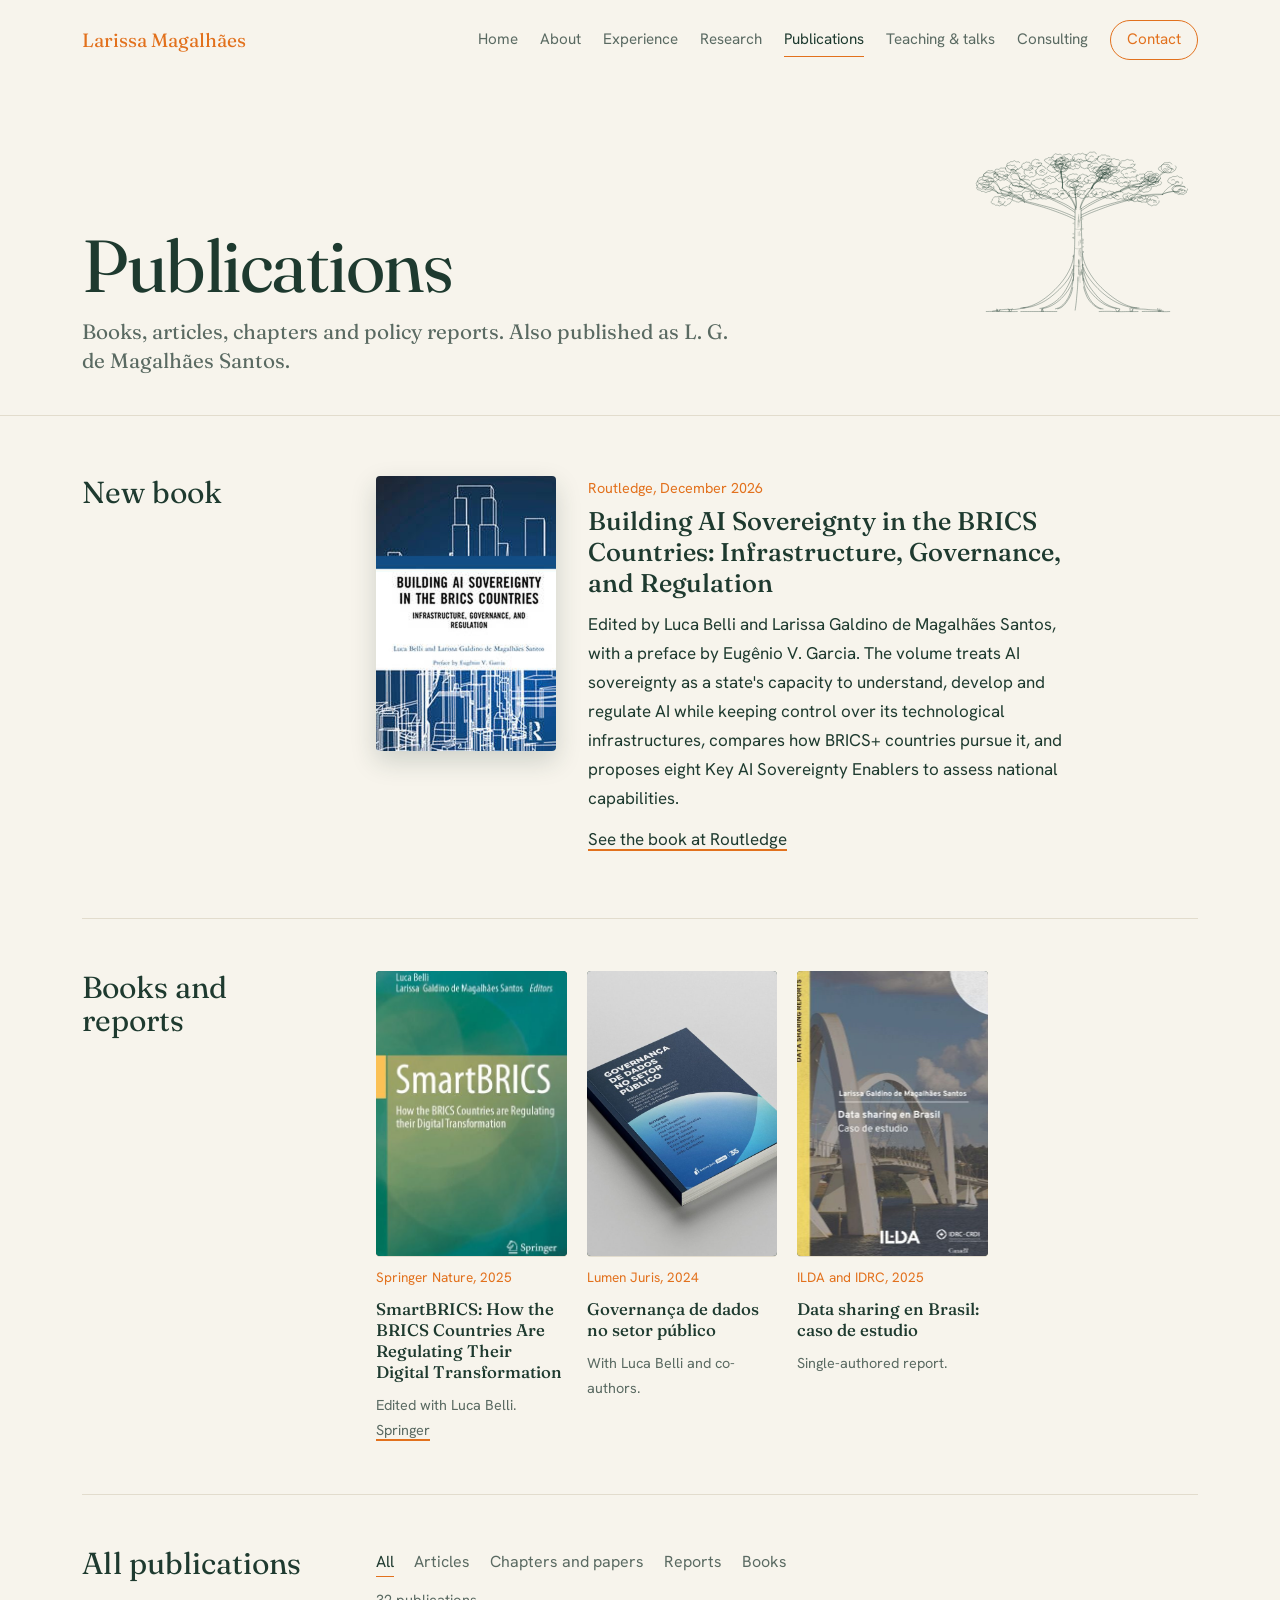
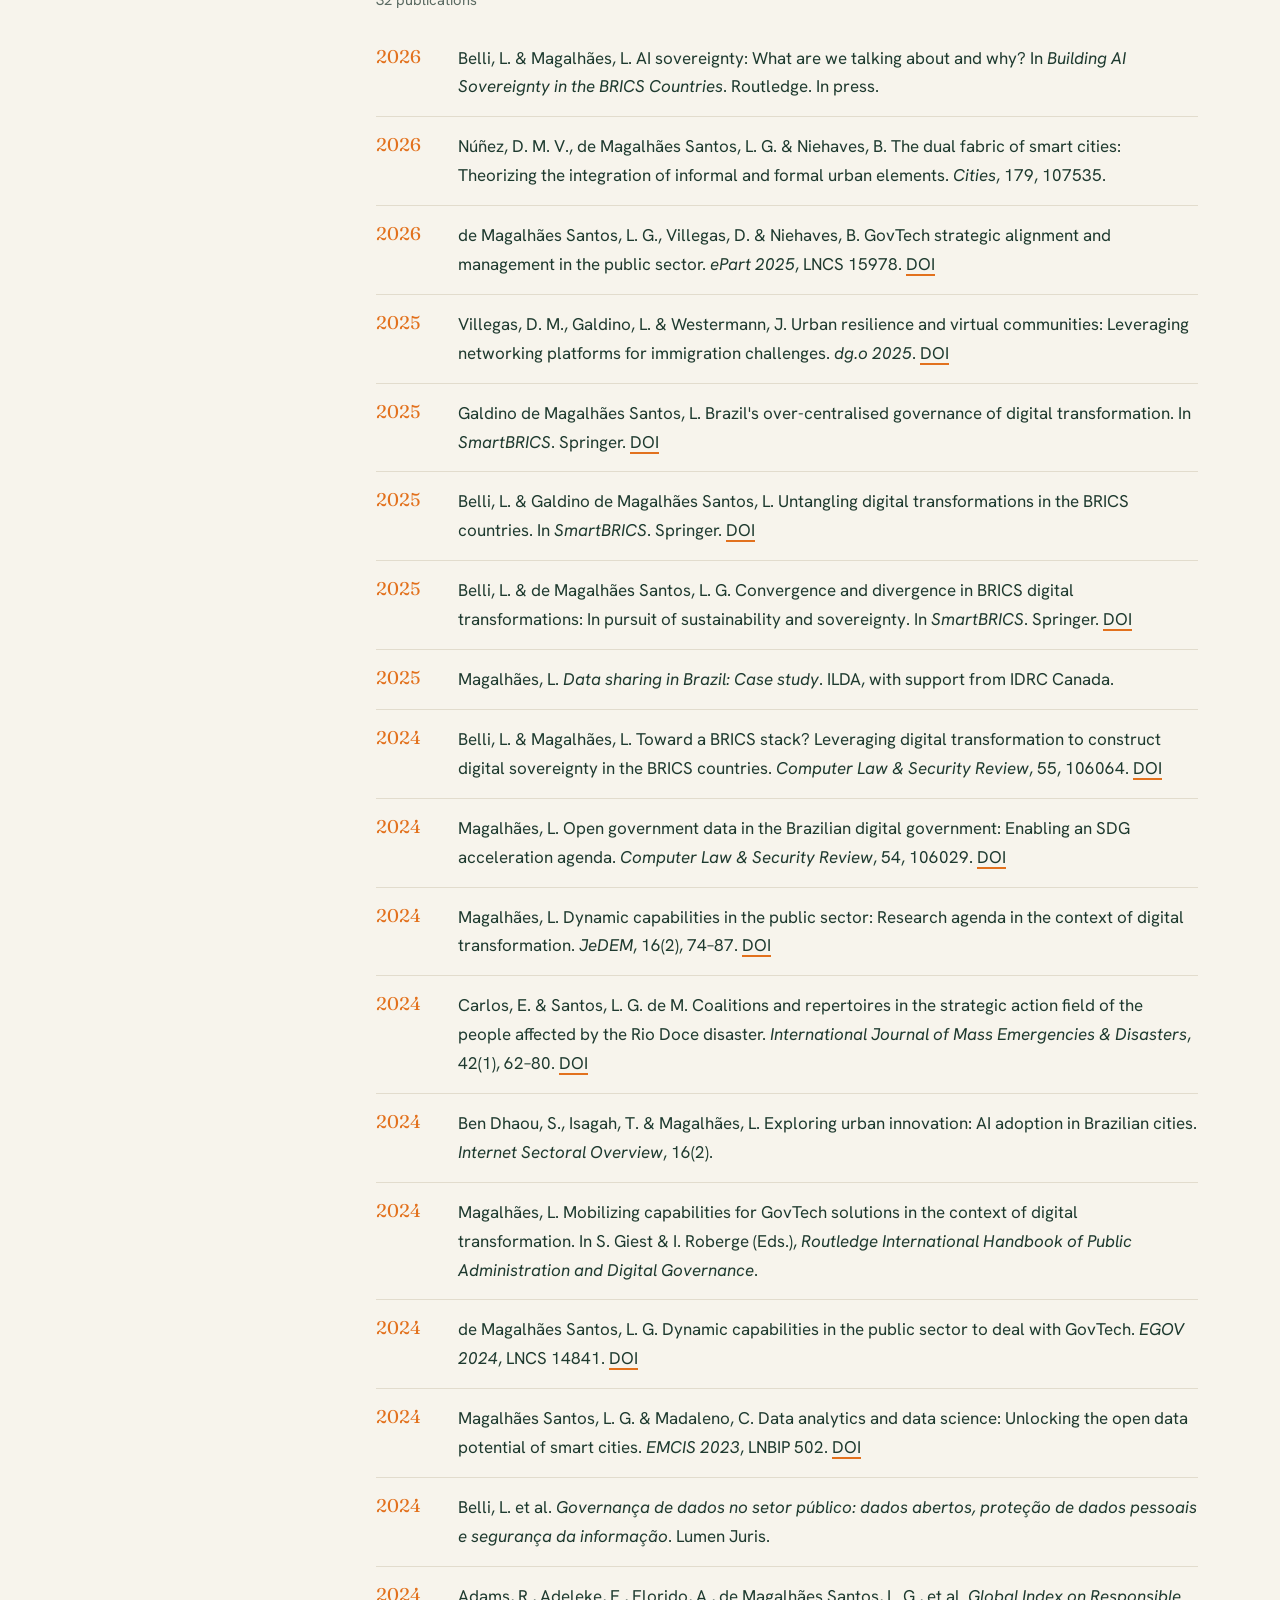
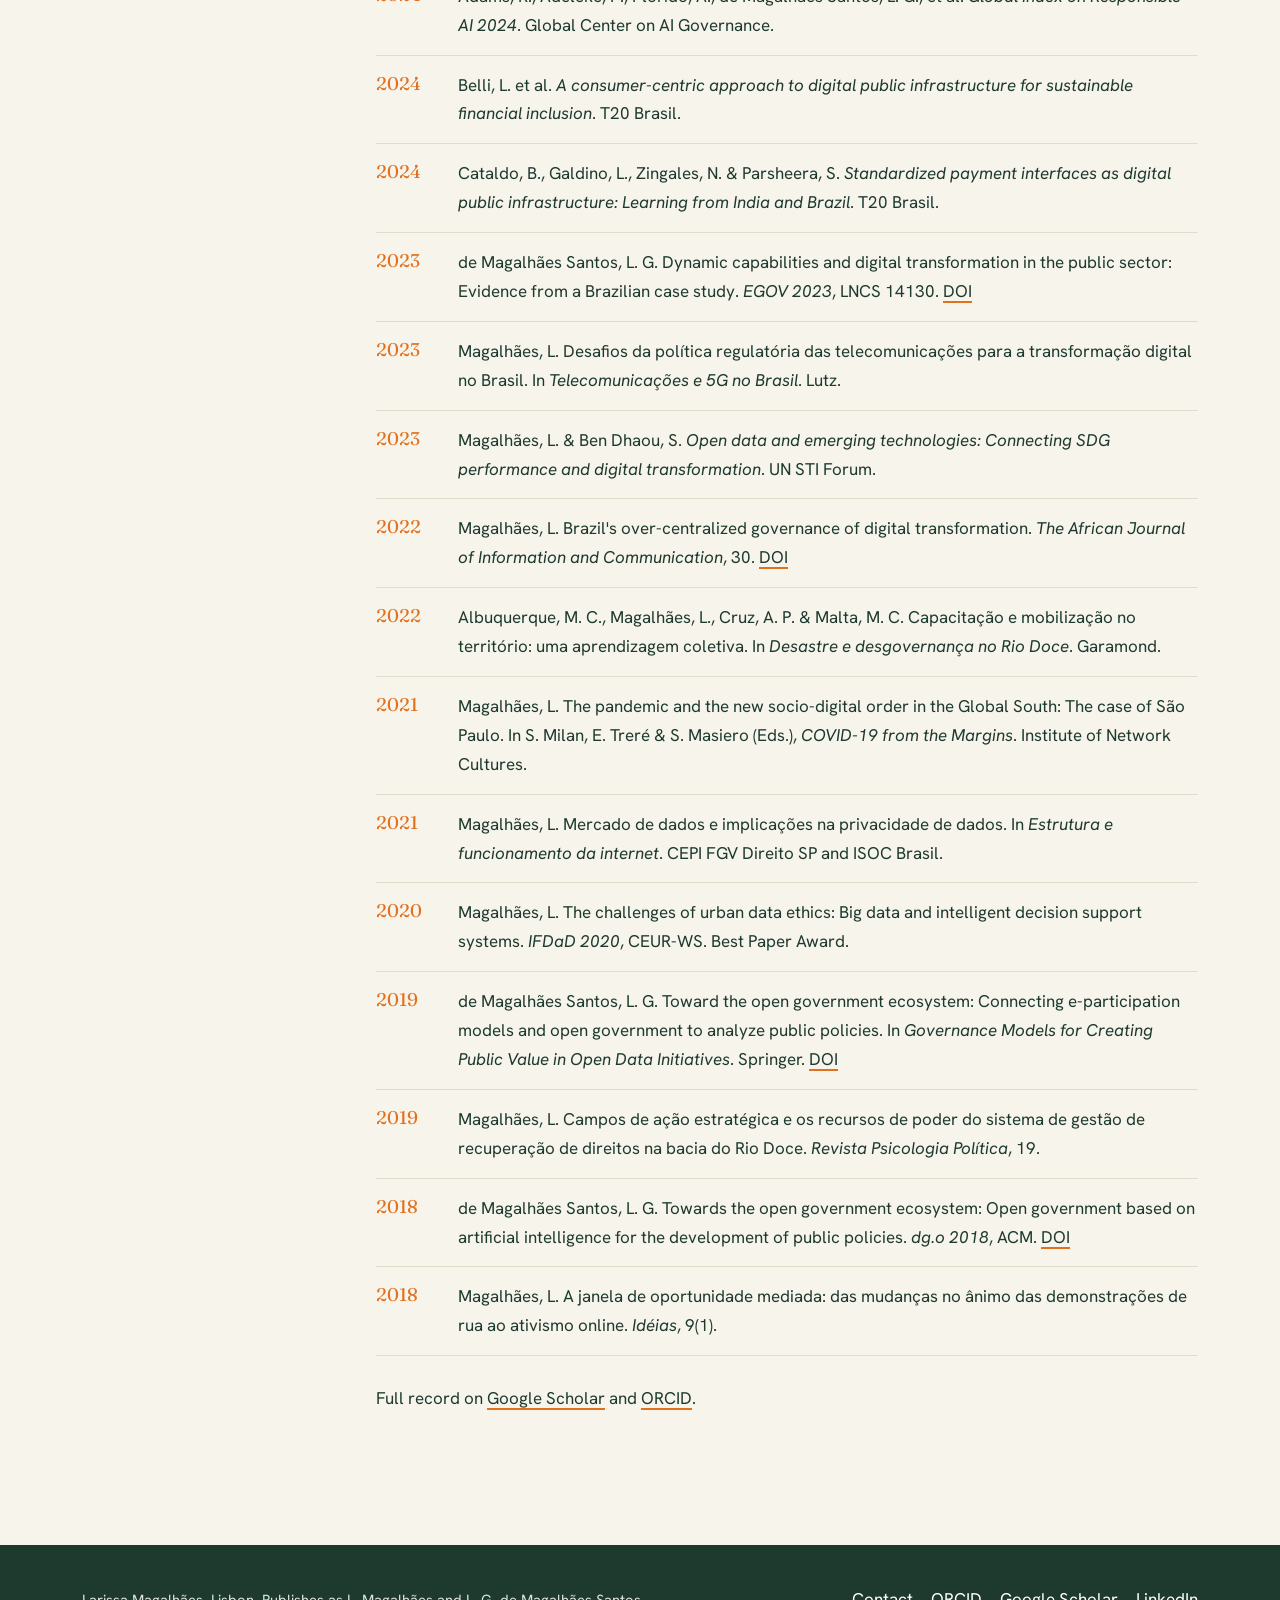
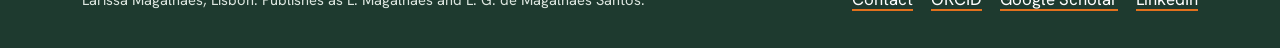
==== commit e00eb372: "Add files via upload" ====
--- a/publications.html
+++ b/publications.html
@@ -27,7 +27,7 @@
 <section class="sec newbook">
   <h2>New book</h2>
   <div class="body nb">
-    <a class="nb-cover" href="https://www.routledge.com/Building-AI-Sovereignty-in-the-BRICS-Countries-Infrastructure-Governance-and-Regulation/Belli-Santos/p/book/9781041288183"><img src="images/cover-ai-sovereignty-brics.jpg" alt="Cover of Building AI Sovereignty in the BRICS Countries" width="360" height="550"></a>
+    <a class="nb-cover" href="https://www.routledge.com/Building-AI-Sovereignty-in-the-BRICS-Countries-Infrastructure-Governance-and-Regulation/Belli-Santos/p/book/9781041288183"><img src="cover-ai-sovereignty-brics.jpg" alt="Cover of Building AI Sovereignty in the BRICS Countries" width="360" height="550"></a>
     <div>
       <p class="pub">Routledge, December 2026</p>
       <h3>Building AI Sovereignty in the BRICS Countries: Infrastructure, Governance, and Regulation</h3>
@@ -38,11 +38,11 @@
 </section>
 <section class="sec"><h2>Books and reports</h2><div class="body" style="max-width:none">
 <div class="books">
- <div class="book"><div class="cover"><img src="images/cover-smartbrics.jpg" alt="Cover of SmartBRICS" loading="lazy"></div>
+ <div class="book"><div class="cover"><img src="cover-smartbrics.jpg" alt="Cover of SmartBRICS" loading="lazy"></div>
   <p class="pub">Springer Nature, 2025</p><h3>SmartBRICS: How the BRICS Countries Are Regulating Their Digital Transformation</h3><p>Edited with Luca Belli. <a href="https://doi.org/10.1007/978-3-031-98204-0">Springer</a></p></div>
- <div class="book"><div class="cover"><img src="images/cover-governanca-dados.jpg" alt="Cover of Governança de dados no setor público" loading="lazy"></div>
+ <div class="book"><div class="cover"><img src="cover-governanca-dados.jpg" alt="Cover of Governança de dados no setor público" loading="lazy"></div>
   <p class="pub">Lumen Juris, 2024</p><h3>Governança de dados no setor público</h3><p>With Luca Belli and co-authors.</p></div>
- <div class="book"><div class="cover"><img src="images/cover-data-sharing-brazil.jpg" alt="Cover of Data sharing en Brasil" loading="lazy"></div>
+ <div class="book"><div class="cover"><img src="cover-data-sharing-brazil.jpg" alt="Cover of Data sharing en Brasil" loading="lazy"></div>
   <p class="pub">ILDA and IDRC, 2025</p><h3>Data sharing en Brasil: caso de estudio</h3><p>Single-authored report.</p></div>
 </div></div></section>
 <section class="sec"><h2>All publications</h2><div class="body" style="max-width:none">
